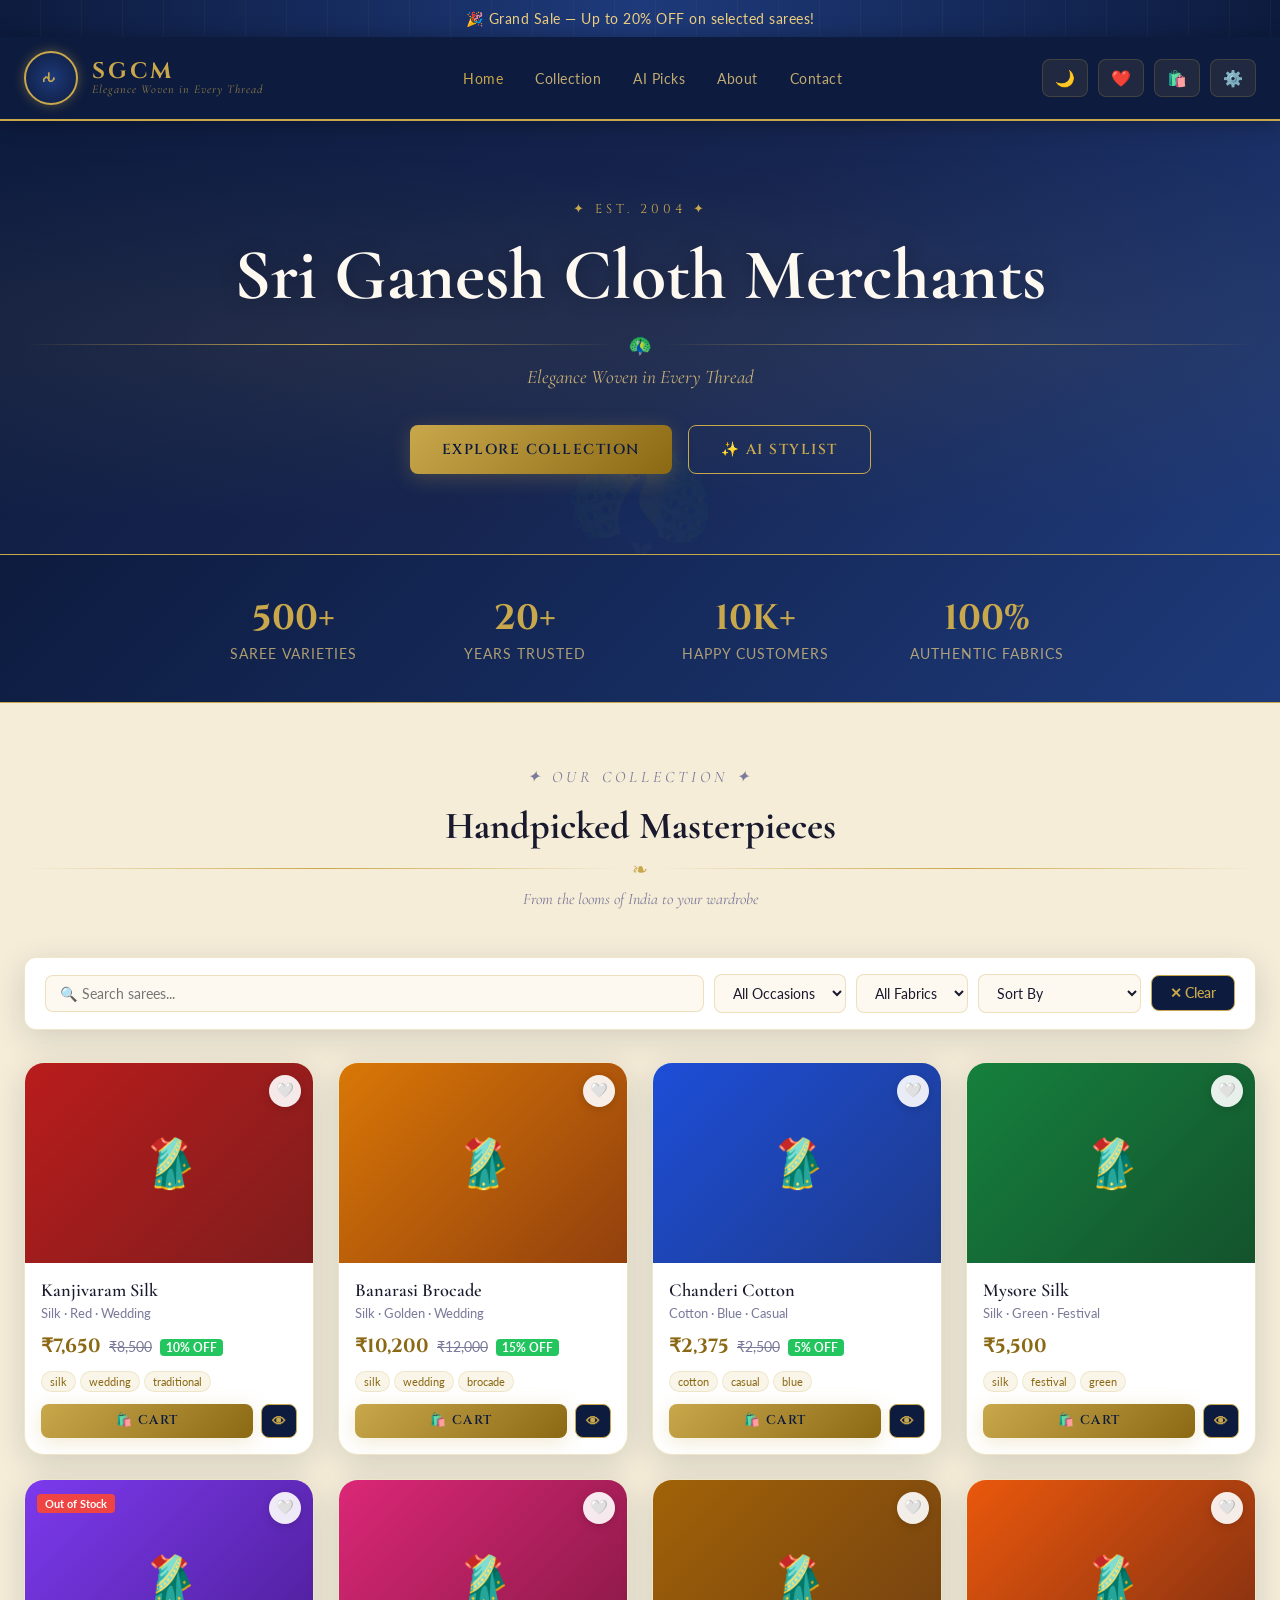
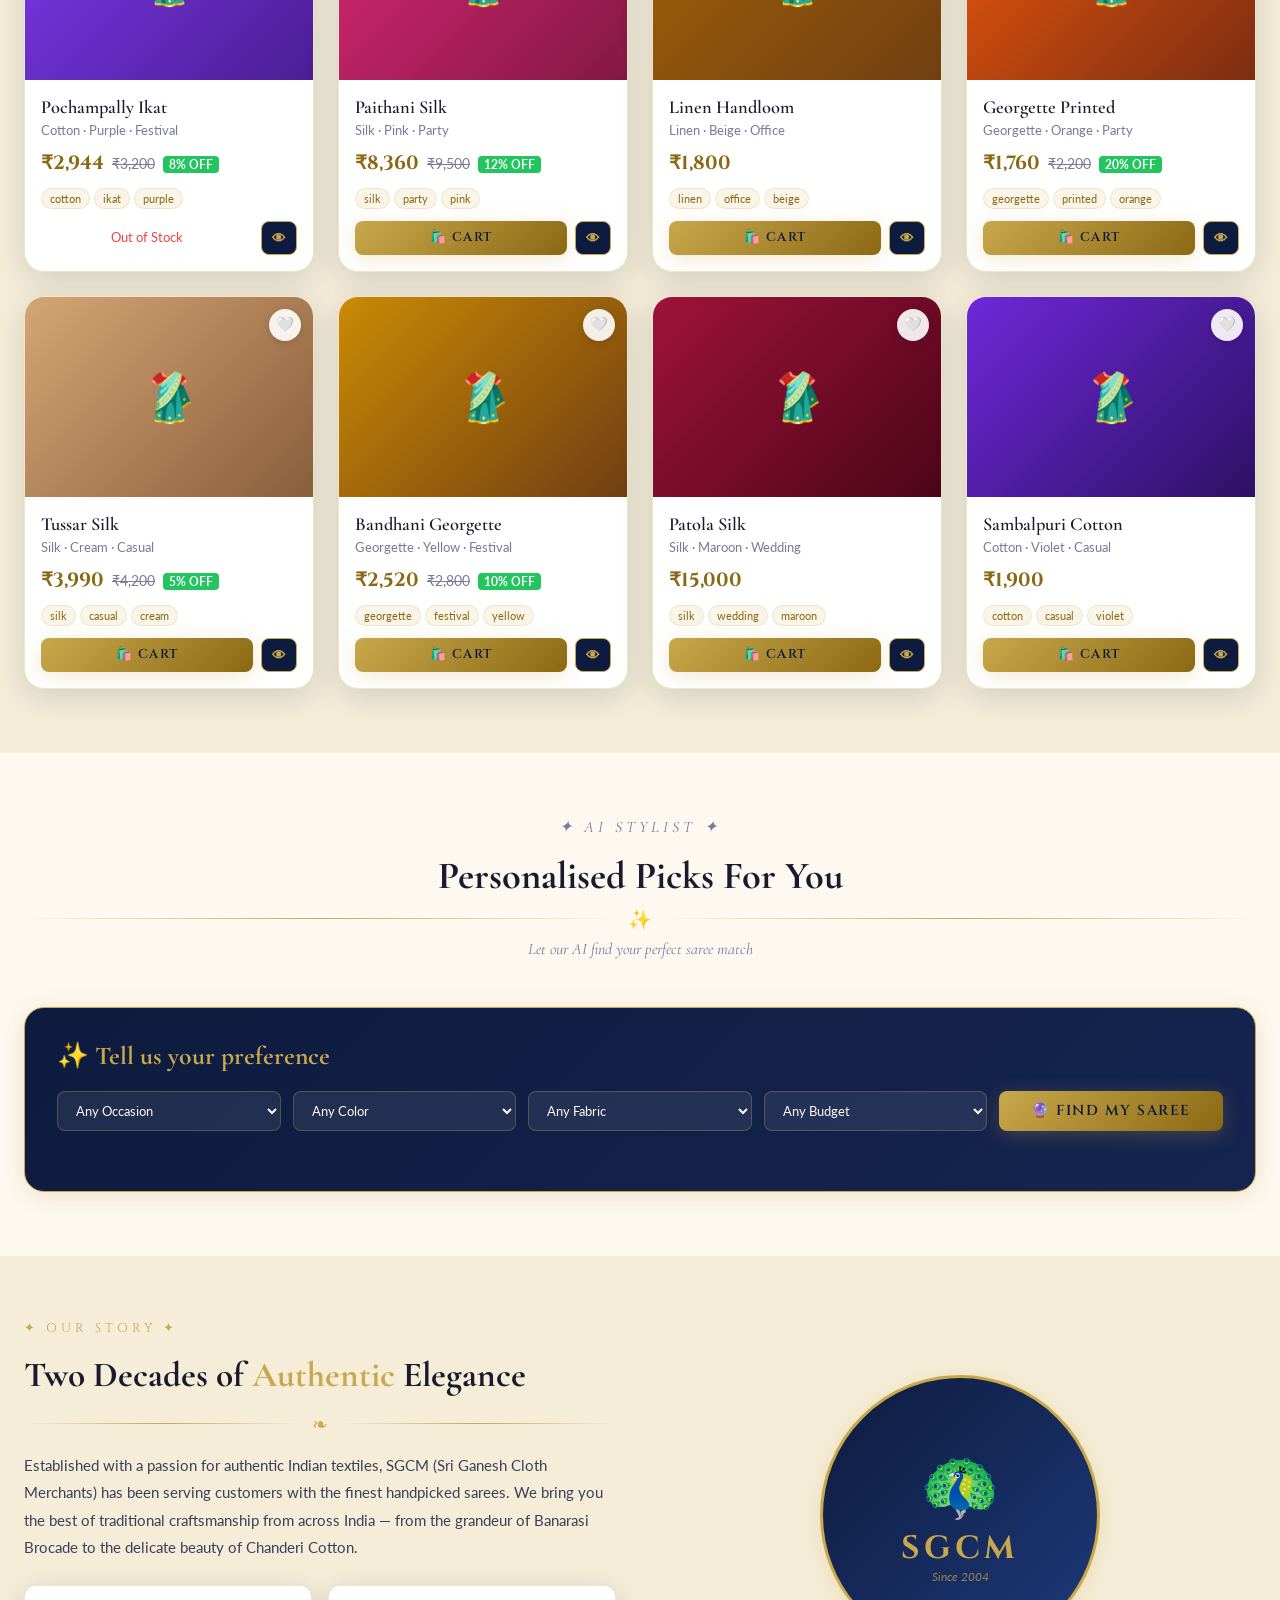
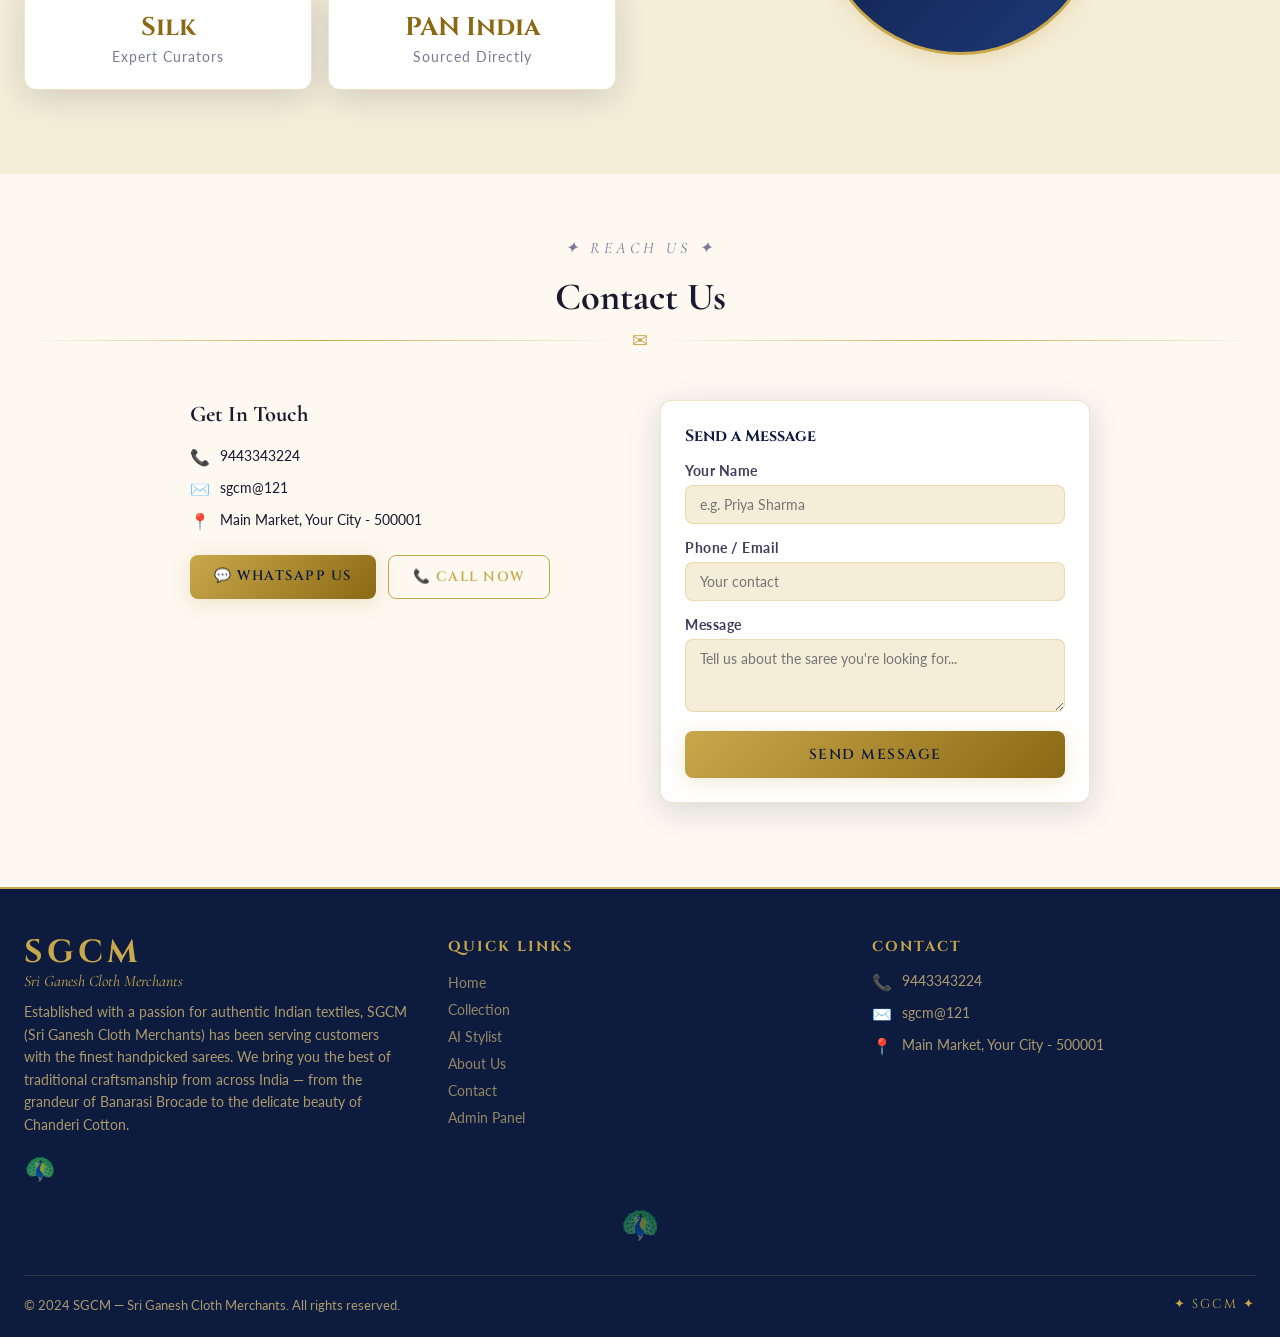
==== index.html @ 850655ae "Upload project files to fix 404" ====
<!DOCTYPE html>
<html lang="en" data-theme="light">
<head>
  <meta charset="UTF-8" />
  <meta name="viewport" content="width=device-width, initial-scale=1.0" />
  <title>SGCM — Sri Ganesh Cloth Merchants | Premium Sarees</title>
  <meta name="description" content="SGCM — Sri Ganesh Cloth Merchants. Discover premium Indian sarees — Kanjivaram, Banarasi, Paithani and more. Elegance woven in every thread." />
  <link rel="stylesheet" href="styles.css" />
</head>
<body>

<!-- BANNER -->
<div id="banner">
  <span id="banner-text">🎉 Grand Sale — Up to 20% OFF on selected sarees!</span>
</div>

<!-- HEADER -->
<header>
  <div class="nav-inner">
    <a class="logo-wrap" href="index.html" id="logo-link">
      <div class="logo-emblem" id="logo-emblem">
        <span class="logo-emblem-text">𑀲</span>
      </div>
      <div class="logo-text-wrap">
        <span class="logo-name" id="nav-shop-name">SGCM</span>
        <span class="logo-tagline" id="nav-tagline">Elegance Woven in Every Thread</span>
      </div>
    </a>
    <nav>
      <a href="index.html" class="active" id="nav-home">Home</a>
      <a href="#collection" id="nav-collection">Collection</a>
      <a href="#ai-section" id="nav-ai">AI Picks</a>
      <a href="#about" id="nav-about">About</a>
      <a href="#contact" id="nav-contact-link">Contact</a>
    </nav>
    <div class="nav-actions">
      <button class="icon-btn" id="theme-toggle" title="Toggle Theme">🌙</button>
      <button class="icon-btn" id="fav-btn" title="Favourites">❤️ <span class="badge hidden" id="fav-badge">0</span></button>
      <button class="icon-btn" id="cart-btn" title="Cart">🛍️ <span class="badge hidden" id="cart-badge">0</span></button>
      <a href="admin.html" class="icon-btn" id="admin-link" style="text-decoration:none">⚙️</a>
    </div>
  </div>
</header>

<!-- HERO -->
<section class="hero" id="hero">
  <div class="peacock-bg">🦚</div>
  <div style="position:relative;z-index:1">
    <p class="hero-eyebrow">✦ Est. 2004 ✦</p>
    <h1 id="hero-title">Sri Ganesh <span>Cloth Merchants</span></h1>
    <div class="ornament"><span>🦚</span></div>
    <p class="hero-sub" id="hero-tagline">Elegance Woven in Every Thread</p>
    <div class="hero-cta">
      <button class="btn-gold" onclick="document.getElementById('collection').scrollIntoView({behavior:'smooth'})">Explore Collection</button>
      <button class="btn-outline" onclick="document.getElementById('ai-section').scrollIntoView({behavior:'smooth'})">✨ AI Stylist</button>
    </div>
  </div>
</section>

<!-- STATS STRIP -->
<div class="stats-strip">
  <div class="stats-grid">
    <div class="stat-item"><span class="stat-number">500+</span><div class="stat-label">SAREE VARIETIES</div></div>
    <div class="stat-item"><span class="stat-number">20+</span><div class="stat-label">YEARS TRUSTED</div></div>
    <div class="stat-item"><span class="stat-number">10K+</span><div class="stat-label">HAPPY CUSTOMERS</div></div>
    <div class="stat-item"><span class="stat-number">100%</span><div class="stat-label">AUTHENTIC FABRICS</div></div>
  </div>
</div>

<!-- COLLECTION -->
<section id="collection" style="background:var(--cream2)">
  <div class="section-inner">
    <div class="section-heading fade-up">
      <p class="hero-eyebrow">✦ OUR COLLECTION ✦</p>
      <h2>Handpicked Masterpieces</h2>
      <div class="ornament"><span>❧</span></div>
      <p>From the looms of India to your wardrobe</p>
    </div>

    <!-- Filters -->
    <div class="filter-bar">
      <input type="text" id="search-input" placeholder="🔍 Search sarees..." />
      <select id="filter-occasion">
        <option value="">All Occasions</option>
        <option>Wedding</option><option>Festival</option>
        <option>Party</option><option>Casual</option><option>Office</option>
      </select>
      <select id="filter-fabric">
        <option value="">All Fabrics</option>
        <option>Silk</option><option>Cotton</option>
        <option>Georgette</option><option>Linen</option>
      </select>
      <select id="filter-sort">
        <option value="">Sort By</option>
        <option value="price-asc">Price: Low to High</option>
        <option value="price-desc">Price: High to Low</option>
        <option value="discount">Best Discount</option>
      </select>
      <button class="btn-sm" onclick="clearFilters()">✕ Clear</button>
    </div>

    <div class="product-grid" id="product-grid">
      <!-- Cards injected by JS -->
    </div>

    <div id="no-results" class="hidden" style="text-align:center;padding:40px;color:var(--text-light);font-family:'Cormorant Garamond',serif;font-size:1.2rem;">
      🦚 No sarees match your search. Try different filters.
    </div>
  </div>
</section>

<!-- AI STYLIST -->
<section id="ai-section">
  <div class="section-inner">
    <div class="section-heading fade-up">
      <p class="hero-eyebrow">✦ AI STYLIST ✦</p>
      <h2>Personalised Picks For You</h2>
      <div class="ornament"><span>✨</span></div>
      <p>Let our AI find your perfect saree match</p>
    </div>
    <div class="ai-panel">
      <h3>✨ Tell us your preference</h3>
      <div class="ai-form" id="ai-form">
        <select id="ai-occasion">
          <option value="">Any Occasion</option>
          <option>Wedding</option><option>Festival</option>
          <option>Party</option><option>Casual</option><option>Office</option>
        </select>
        <select id="ai-color">
          <option value="">Any Color</option>
          <option>Red</option><option>Golden</option><option>Blue</option>
          <option>Green</option><option>Pink</option><option>Purple</option>
          <option>Orange</option><option>Cream</option><option>Yellow</option><option>Maroon</option>
        </select>
        <select id="ai-fabric">
          <option value="">Any Fabric</option>
          <option>Silk</option><option>Cotton</option><option>Georgette</option><option>Linen</option>
        </select>
        <select id="ai-budget">
          <option value="">Any Budget</option>
          <option value="0-2000">Under ₹2,000</option>
          <option value="2000-5000">₹2,000 – ₹5,000</option>
          <option value="5000-10000">₹5,000 – ₹10,000</option>
          <option value="10000-99999">Above ₹10,000</option>
        </select>
        <button class="btn-gold" onclick="runAI()" style="padding:10px 24px">🔮 Find My Saree</button>
      </div>
      <div id="ai-results" class="product-grid" style="margin-top:28px;"></div>
    </div>
  </div>
</section>

<!-- ABOUT -->
<section id="about" style="background:var(--cream2)">
  <div class="section-inner" style="display:grid;grid-template-columns:1fr 1fr;gap:48px;align-items:center">
    <div class="fade-up">
      <p class="hero-eyebrow">✦ OUR STORY ✦</p>
      <h2 style="font-family:'Cormorant Garamond',serif;font-size:2.2rem;color:var(--text-dark);margin-bottom:16px;">
        Two Decades of <span class="text-gold">Authentic</span> Elegance
      </h2>
      <div class="ornament"><span>❧</span></div>
      <p style="color:var(--text-mid);line-height:1.8;margin:16px 0;font-size:0.95rem;" id="about-text">
        Established with a passion for authentic Indian textiles, SGCM has been serving customers with the finest handpicked sarees. We bring you the best of traditional craftsmanship from across India.
      </p>
      <div style="display:grid;grid-template-columns:1fr 1fr;gap:16px;margin-top:24px">
        <div class="admin-card" style="text-align:center">
          <div class="stat-number" style="font-size:1.6rem;color:var(--gold-dark)">Silk</div>
          <div class="stat-label" style="color:var(--text-light)">Expert Curators</div>
        </div>
        <div class="admin-card" style="text-align:center">
          <div class="stat-number" style="font-size:1.6rem;color:var(--gold-dark)">PAN India</div>
          <div class="stat-label" style="color:var(--text-light)">Sourced Directly</div>
        </div>
      </div>
    </div>
    <div class="fade-up" style="text-align:center">
      <div style="width:280px;height:280px;margin:0 auto;border-radius:50%;border:3px solid var(--gold);display:flex;align-items:center;justify-content:center;background:linear-gradient(135deg,var(--navy),var(--navy-light));box-shadow:var(--shadow-gold)">
        <div style="text-align:center">
          <div style="font-size:4rem">🦚</div>
          <div class="logo-name" style="font-size:2rem;letter-spacing:4px;margin-top:8px">SGCM</div>
          <div style="font-size:0.75rem;color:rgba(201,168,76,0.7);font-style:italic;margin-top:4px">Since 2004</div>
        </div>
      </div>
    </div>
  </div>
</section>

<!-- CONTACT -->
<section id="contact">
  <div class="section-inner">
    <div class="section-heading">
      <p class="hero-eyebrow">✦ REACH US ✦</p>
      <h2>Contact Us</h2>
      <div class="ornament"><span>✉</span></div>
    </div>
    <div style="display:grid;grid-template-columns:1fr 1fr;gap:40px;max-width:900px;margin:0 auto">
      <div>
        <h3 style="font-family:'Cormorant Garamond',serif;font-size:1.4rem;color:var(--text-dark);margin-bottom:20px">Get In Touch</h3>
        <div class="footer-contact-item"><span>📞</span><span id="contact-phone">9443343224</span></div>
        <div class="footer-contact-item"><span>✉️</span><span id="contact-email">sgcm@121</span></div>
        <div class="footer-contact-item"><span>📍</span><span id="contact-address">Main Market, Your City - 500001</span></div>
        <div style="margin-top:24px;display:flex;gap:12px;flex-wrap:wrap">
          <a id="whatsapp-link" href="https://wa.me/919443343224" target="_blank" class="btn-gold" style="text-decoration:none;padding:12px 24px;font-size:0.85rem">💬 WhatsApp Us</a>
          <a id="call-link" href="tel:9443343224" class="btn-outline" style="text-decoration:none;padding:12px 24px;font-size:0.85rem">📞 Call Now</a>
        </div>
      </div>
      <div class="admin-card">
        <h4 style="font-family:'Cinzel',serif;color:var(--navy);margin-bottom:16px">Send a Message</h4>
        <div class="form-group"><label>Your Name</label><input type="text" placeholder="e.g. Priya Sharma" /></div>
        <div class="form-group"><label>Phone / Email</label><input type="text" placeholder="Your contact" /></div>
        <div class="form-group"><label>Message</label><textarea rows="3" placeholder="Tell us about the saree you're looking for..."></textarea></div>
        <button class="btn-gold" style="width:100%" onclick="showToast('✅ Message noted! We will contact you soon.')">Send Message</button>
      </div>
    </div>
  </div>
</section>

<!-- FOOTER -->
<footer>
  <div class="footer-inner">
    <div class="footer-brand">
      <div class="logo-name" style="font-size:2rem;letter-spacing:4px">SGCM</div>
      <div style="font-family:'Cormorant Garamond',serif;font-style:italic;color:var(--gold);margin-top:2px">Sri Ganesh Cloth Merchants</div>
      <p id="footer-about">Bringing the finest handpicked sarees from across India. Tradition, elegance and authenticity — since 2004.</p>
      <div style="margin-top:16px;font-size:1.6rem">🦚</div>
    </div>
    <div class="footer-col">
      <h4>QUICK LINKS</h4>
      <ul>
        <li><a href="index.html">Home</a></li>
        <li><a href="#collection">Collection</a></li>
        <li><a href="#ai-section">AI Stylist</a></li>
        <li><a href="#about">About Us</a></li>
        <li><a href="#contact">Contact</a></li>
        <li><a href="admin.html">Admin Panel</a></li>
      </ul>
    </div>
    <div class="footer-col">
      <h4>CONTACT</h4>
      <div class="footer-contact-item"><span>📞</span><span id="footer-phone">9443343224</span></div>
      <div class="footer-contact-item"><span>✉️</span><span id="footer-email">sgcm@121</span></div>
      <div class="footer-contact-item"><span>📍</span><span id="footer-addr">Main Market, Your City</span></div>
    </div>
  </div>
  <div class="peacock-footer">🦚</div>
  <div class="footer-bottom">
    <span>© 2024 SGCM — Sri Ganesh Cloth Merchants. All rights reserved.</span>
    <span style="color:var(--gold);font-family:'Cinzel',serif;letter-spacing:2px">✦ SGCM ✦</span>
  </div>
</footer>

<!-- CART MODAL -->
<div class="modal-overlay" id="cart-modal">
  <div class="modal" style="max-width:560px">
    <button class="modal-close" onclick="closeModal('cart-modal')">✕</button>
    <h3>🛍️ Your Cart</h3>
    <div id="cart-items"></div>
    <div class="cart-total" id="cart-total"></div>
    <div style="display:flex;gap:12px;margin-top:12px">
      <button class="btn-sm" style="flex:1" onclick="clearCartUI()">🗑️ Clear</button>
      <button class="btn-gold" style="flex:2" onclick="showToast('✅ Order placed! We will contact you shortly.')">Place Order via WhatsApp</button>
    </div>
  </div>
</div>

<!-- FAVOURITES MODAL -->
<div class="modal-overlay" id="fav-modal">
  <div class="modal" style="max-width:560px">
    <button class="modal-close" onclick="closeModal('fav-modal')">✕</button>
    <h3>❤️ Favourites</h3>
    <div id="fav-items" class="product-grid" style="margin-top:16px;grid-template-columns:1fr 1fr;"></div>
  </div>
</div>

<!-- PRODUCT DETAIL MODAL -->
<div class="modal-overlay" id="detail-modal">
  <div class="modal" style="max-width:580px">
    <button class="modal-close" onclick="closeModal('detail-modal')">✕</button>
    <div id="detail-content"></div>
  </div>
</div>

<!-- TOAST CONTAINER -->
<div id="toast-container"></div>

<script src="data.js"></script>
<script src="ai.js"></script>
<script src="app.js"></script>
</body>
</html>
---- styles.css ----
/* SGCM — Sri Ganesh Cloth Merchants | Gold & Navy Heritage Theme */
@import url('https://fonts.googleapis.com/css2?family=Cormorant+Garamond:ital,wght@0,400;0,600;0,700;1,400&family=Cinzel:wght@400;600;700&family=Lato:wght@300;400;700&display=swap');

:root {
  --gold: #C9A84C;
  --gold-light: #F0D080;
  --gold-dark: #8B6914;
  --navy: #0D1B3E;
  --navy-mid: #162550;
  --navy-light: #1E3A7A;
  --cream: #FDF8F0;
  --cream2: #F5EDD8;
  --white: #FFFFFF;
  --text-dark: #1A1A2E;
  --text-mid: #3D3D5C;
  --text-light: #7A7A9A;
  --border: rgba(201,168,76,0.3);
  --shadow: 0 8px 32px rgba(13,27,62,0.15);
  --shadow-gold: 0 4px 20px rgba(201,168,76,0.25);
  --radius: 12px;
  --radius-lg: 20px;
  --transition: all 0.3s cubic-bezier(0.4,0,0.2,1);
}

[data-theme="dark"] {
  --cream: #0D1B3E;
  --cream2: #162550;
  --white: #1E3A7A;
  --text-dark: #F0D080;
  --text-mid: #C9A84C;
  --text-light: #8B9DC3;
  --border: rgba(201,168,76,0.2);
  --shadow: 0 8px 32px rgba(0,0,0,0.4);
}

*, *::before, *::after { box-sizing: border-box; margin: 0; padding: 0; }

html { scroll-behavior: smooth; }

body {
  font-family: 'Lato', sans-serif;
  background: var(--cream);
  color: var(--text-dark);
  transition: var(--transition);
  min-height: 100vh;
}

/* ─── SCROLLBAR ─── */
::-webkit-scrollbar { width: 6px; }
::-webkit-scrollbar-track { background: var(--cream2); }
::-webkit-scrollbar-thumb { background: var(--gold); border-radius: 3px; }

/* ─── ORNAMENTAL DIVIDER ─── */
.ornament {
  display: flex; align-items: center; gap: 12px;
  color: var(--gold); font-size: 1.2rem; margin: 8px 0;
}
.ornament::before, .ornament::after {
  content: ''; flex: 1; height: 1px;
  background: linear-gradient(to right, transparent, var(--gold), transparent);
}

/* ─── BANNER ─── */
#banner {
  background: linear-gradient(90deg, var(--navy), var(--navy-light), var(--navy));
  color: var(--gold-light);
  text-align: center; padding: 10px 16px;
  font-family: 'Lato', sans-serif; font-size: 0.88rem;
  letter-spacing: 0.5px; position: relative; overflow: hidden;
}
#banner::before {
  content: ''; position: absolute; inset: 0;
  background: repeating-linear-gradient(90deg,transparent,transparent 40px,rgba(201,168,76,0.05) 40px,rgba(201,168,76,0.05) 41px);
}

/* ─── HEADER / NAV ─── */
header {
  background: var(--navy);
  border-bottom: 2px solid var(--gold);
  position: sticky; top: 0; z-index: 100;
  box-shadow: 0 2px 20px rgba(0,0,0,0.3);
}

.nav-inner {
  max-width: 1280px; margin: 0 auto;
  display: flex; align-items: center; justify-content: space-between;
  padding: 14px 24px; gap: 16px;
}

.logo-wrap { display: flex; align-items: center; gap: 14px; text-decoration: none; }
.logo-emblem {
  width: 54px; height: 54px; border-radius: 50%;
  border: 2px solid var(--gold);
  display: flex; align-items: center; justify-content: center;
  background: radial-gradient(circle, var(--navy-light), var(--navy));
  box-shadow: 0 0 12px rgba(201,168,76,0.4);
  overflow: hidden;
}
.logo-emblem img { width: 100%; height: 100%; object-fit: cover; }
.logo-emblem-text {
  font-family: 'Cinzel', serif; font-size: 1rem; font-weight: 700;
  color: var(--gold); letter-spacing: 2px;
}
.logo-text-wrap { display: flex; flex-direction: column; }
.logo-name {
  font-family: 'Cinzel', serif; font-size: 1.4rem; font-weight: 700;
  color: var(--gold); letter-spacing: 3px; line-height: 1;
}
.logo-tagline {
  font-family: 'Cormorant Garamond', serif; font-size: 0.75rem;
  color: rgba(201,168,76,0.7); font-style: italic; letter-spacing: 1px;
}

nav { display: flex; align-items: center; gap: 4px; }
nav a {
  color: rgba(240,208,128,0.8); text-decoration: none; font-size: 0.9rem;
  padding: 8px 14px; border-radius: 6px; transition: var(--transition);
  font-family: 'Lato', sans-serif; letter-spacing: 0.5px; position: relative;
}
nav a::after {
  content: ''; position: absolute; bottom: 4px; left: 50%; transform: translateX(-50%);
  width: 0; height: 1px; background: var(--gold); transition: var(--transition);
}
nav a:hover { color: var(--gold); }
nav a:hover::after { width: 60%; }
nav a.active { color: var(--gold); }

.nav-actions { display: flex; align-items: center; gap: 10px; }
.icon-btn {
  background: rgba(201,168,76,0.1); border: 1px solid rgba(201,168,76,0.2);
  color: var(--gold); padding: 8px 12px; border-radius: 8px;
  cursor: pointer; font-size: 1rem; transition: var(--transition);
  display: flex; align-items: center; gap: 6px; position: relative;
  font-family: 'Lato', sans-serif;
}
.icon-btn:hover { background: rgba(201,168,76,0.2); transform: translateY(-1px); }
.badge {
  position: absolute; top: -6px; right: -6px;
  background: var(--gold); color: var(--navy);
  font-size: 0.65rem; font-weight: 700; border-radius: 50%;
  min-width: 18px; height: 18px; display: flex; align-items: center; justify-content: center;
}

/* ─── HERO ─── */
.hero {
  background: linear-gradient(135deg, var(--navy) 0%, var(--navy-mid) 50%, var(--navy-light) 100%);
  padding: 80px 24px; text-align: center; position: relative; overflow: hidden;
}
.hero::before {
  content: ''; position: absolute; inset: 0;
  background-image:
    radial-gradient(ellipse at 20% 50%, rgba(201,168,76,0.08) 0%, transparent 60%),
    radial-gradient(ellipse at 80% 50%, rgba(201,168,76,0.06) 0%, transparent 60%);
}
.peacock-bg {
  position: absolute; bottom: -20px; left: 50%; transform: translateX(-50%);
  font-size: 8rem; opacity: 0.04; pointer-events: none;
}
.hero-eyebrow {
  font-family: 'Cinzel', serif; font-size: 0.8rem; letter-spacing: 4px;
  color: var(--gold); text-transform: uppercase; margin-bottom: 16px;
}
.hero h1 {
  font-family: 'Cormorant Garamond', serif; font-size: clamp(2.5rem, 6vw, 4.5rem);
  color: var(--cream); font-weight: 700; line-height: 1.15;
  text-shadow: 0 2px 20px rgba(0,0,0,0.3); margin-bottom: 16px;
}
.hero h1 span { color: var(--gold); }
.hero-sub {
  font-family: 'Cormorant Garamond', serif; font-size: 1.2rem; font-style: italic;
  color: rgba(240,208,128,0.8); margin-bottom: 36px;
}
.hero-cta { display: flex; justify-content: center; gap: 16px; flex-wrap: wrap; }
.btn-gold {
  background: linear-gradient(135deg, var(--gold), var(--gold-dark));
  color: var(--navy); font-family: 'Cinzel', serif; font-weight: 600;
  padding: 14px 32px; border-radius: 8px; border: none; cursor: pointer;
  font-size: 0.9rem; letter-spacing: 1.5px; text-transform: uppercase;
  transition: var(--transition); box-shadow: var(--shadow-gold);
}
.btn-gold:hover { transform: translateY(-2px); box-shadow: 0 8px 30px rgba(201,168,76,0.4); }
.btn-outline {
  background: transparent; color: var(--gold);
  border: 1.5px solid var(--gold); font-family: 'Cinzel', serif; font-weight: 600;
  padding: 14px 32px; border-radius: 8px; cursor: pointer;
  font-size: 0.9rem; letter-spacing: 1.5px; text-transform: uppercase;
  transition: var(--transition);
}
.btn-outline:hover { background: rgba(201,168,76,0.1); transform: translateY(-2px); }

/* ─── SECTIONS ─── */
section { padding: 64px 24px; }
.section-inner { max-width: 1280px; margin: 0 auto; }
.section-heading {
  text-align: center; margin-bottom: 48px;
}
.section-heading h2 {
  font-family: 'Cormorant Garamond', serif; font-size: 2.4rem; font-weight: 700;
  color: var(--text-dark); margin-bottom: 8px;
}
.section-heading p {
  font-size: 1rem; color: var(--text-light); font-style: italic;
  font-family: 'Cormorant Garamond', serif;
}

/* ─── FILTER BAR ─── */
.filter-bar {
  display: flex; flex-wrap: wrap; gap: 10px; align-items: center;
  background: var(--white); border: 1px solid var(--border);
  padding: 16px 20px; border-radius: var(--radius); margin-bottom: 32px;
  box-shadow: var(--shadow);
}
.filter-bar select, .filter-bar input {
  border: 1px solid var(--border); background: var(--cream);
  color: var(--text-dark); padding: 9px 14px; border-radius: 8px;
  font-family: 'Lato', sans-serif; font-size: 0.88rem; outline: none;
  transition: var(--transition);
}
.filter-bar select:focus, .filter-bar input:focus { border-color: var(--gold); }
.filter-bar input { flex: 1; min-width: 200px; }
.btn-sm {
  padding: 9px 18px; font-size: 0.85rem; font-family: 'Lato', sans-serif;
  background: var(--navy); color: var(--gold); border: 1px solid var(--gold);
  border-radius: 8px; cursor: pointer; transition: var(--transition); font-weight: 600;
}
.btn-sm:hover { background: var(--gold); color: var(--navy); }

/* ─── PRODUCT GRID ─── */
.product-grid {
  display: grid;
  grid-template-columns: repeat(auto-fill, minmax(260px, 1fr));
  gap: 24px;
}
.product-card {
  background: var(--white); border: 1px solid var(--border);
  border-radius: var(--radius-lg); overflow: hidden; transition: var(--transition);
  box-shadow: var(--shadow); position: relative;
}
.product-card:hover { transform: translateY(-6px); box-shadow: 0 16px 40px rgba(13,27,62,0.2); }
.product-card:hover .card-overlay { opacity: 1; }

.card-img {
  width: 100%; height: 200px;
  display: flex; align-items: center; justify-content: center;
  font-size: 3rem; position: relative; overflow: hidden;
}
.card-img img { width: 100%; height: 100%; object-fit: cover; }
.card-overlay {
  position: absolute; inset: 0; background: rgba(13,27,62,0.7);
  display: flex; align-items: center; justify-content: center; gap: 10px;
  opacity: 0; transition: var(--transition);
}
.card-body { padding: 16px; }
.card-name {
  font-family: 'Cormorant Garamond', serif; font-size: 1.15rem; font-weight: 600;
  color: var(--text-dark); margin-bottom: 4px;
}
.card-meta { font-size: 0.8rem; color: var(--text-light); margin-bottom: 12px; }
.card-price { display: flex; align-items: baseline; gap: 8px; margin-bottom: 12px; }
.price-now {
  font-family: 'Cinzel', serif; font-size: 1.2rem; font-weight: 700; color: var(--gold-dark);
}
.price-old { font-size: 0.85rem; color: var(--text-light); text-decoration: line-through; }
.price-badge {
  font-size: 0.72rem; background: #22c55e; color: white;
  padding: 2px 6px; border-radius: 4px; font-weight: 700;
}
.card-tags { display: flex; flex-wrap: wrap; gap: 4px; margin-bottom: 12px; }
.tag {
  font-size: 0.7rem; padding: 3px 8px; border-radius: 20px;
  background: rgba(201,168,76,0.12); color: var(--gold-dark);
  border: 1px solid rgba(201,168,76,0.2);
}
.out-of-stock { position: absolute; top: 12px; left: 12px; }
.oos-badge {
  background: #ef4444; color: white; font-size: 0.7rem;
  padding: 3px 8px; border-radius: 4px; font-weight: 700;
}
.fav-btn {
  position: absolute; top: 12px; right: 12px;
  background: rgba(255,255,255,0.9); border: none; border-radius: 50%;
  width: 32px; height: 32px; cursor: pointer; font-size: 0.9rem;
  display: flex; align-items: center; justify-content: center;
  transition: var(--transition); box-shadow: 0 2px 8px rgba(0,0,0,0.15);
}
.fav-btn:hover { transform: scale(1.15); }
.fav-btn.active { color: #ef4444; }

/* ─── STATS ─── */
.stats-strip {
  background: linear-gradient(135deg, var(--navy), var(--navy-light));
  padding: 40px 24px; border-top: 1px solid var(--gold); border-bottom: 1px solid var(--gold);
}
.stats-grid { display: grid; grid-template-columns: repeat(auto-fit, minmax(160px,1fr)); gap: 24px; max-width: 900px; margin: 0 auto; }
.stat-item { text-align: center; }
.stat-number {
  font-family: 'Cinzel', serif; font-size: 2.2rem; font-weight: 700;
  color: var(--gold); display: block;
}
.stat-label { font-size: 0.85rem; color: rgba(240,208,128,0.7); letter-spacing: 1px; margin-top: 4px; }

/* ─── AI PANEL ─── */
.ai-panel {
  background: linear-gradient(135deg, var(--navy) 0%, var(--navy-mid) 100%);
  border: 1px solid var(--gold); border-radius: var(--radius-lg); padding: 32px;
  box-shadow: var(--shadow-gold); color: var(--cream);
}
.ai-panel h3 {
  font-family: 'Cormorant Garamond', serif; font-size: 1.6rem;
  color: var(--gold); margin-bottom: 20px;
}
.ai-form { display: grid; grid-template-columns: repeat(auto-fit, minmax(160px,1fr)); gap: 12px; }
.ai-form select {
  background: rgba(255,255,255,0.08); border: 1px solid rgba(201,168,76,0.3);
  color: var(--cream); padding: 10px 14px; border-radius: 8px;
  font-family: 'Lato', sans-serif; outline: none;
}
.ai-form select option { background: var(--navy); }

/* ─── MODAL ─── */
.modal-overlay {
  position: fixed; inset: 0; background: rgba(0,0,0,0.7);
  z-index: 200; display: none; align-items: center; justify-content: center;
  backdrop-filter: blur(4px);
}
.modal-overlay.open { display: flex; }
.modal {
  background: var(--cream); border: 1px solid var(--border);
  border-radius: var(--radius-lg); padding: 32px; max-width: 520px; width: 90%;
  box-shadow: 0 20px 60px rgba(0,0,0,0.3); position: relative;
  animation: modalIn 0.3s ease;
}
@keyframes modalIn { from { opacity:0; transform: scale(0.9) translateY(20px); } }
.modal-close {
  position: absolute; top: 16px; right: 16px;
  background: none; border: none; font-size: 1.4rem; cursor: pointer;
  color: var(--text-light); transition: var(--transition);
}
.modal-close:hover { color: var(--gold); }
.modal h3 {
  font-family: 'Cormorant Garamond', serif; font-size: 1.6rem;
  color: var(--navy); margin-bottom: 20px;
}

/* ─── FORMS ─── */
.form-group { margin-bottom: 16px; }
.form-group label {
  display: block; font-size: 0.85rem; font-weight: 700;
  color: var(--text-mid); margin-bottom: 6px; letter-spacing: 0.5px;
}
.form-group input, .form-group select, .form-group textarea {
  width: 100%; padding: 10px 14px; border: 1px solid var(--border);
  border-radius: 8px; background: var(--cream2); color: var(--text-dark);
  font-family: 'Lato', sans-serif; font-size: 0.9rem; outline: none;
  transition: var(--transition);
}
.form-group input:focus, .form-group select:focus, .form-group textarea:focus {
  border-color: var(--gold); box-shadow: 0 0 0 3px rgba(201,168,76,0.1);
}
.form-row { display: grid; grid-template-columns: 1fr 1fr; gap: 12px; }

/* ─── CART / FAVORITES ─── */
.cart-item {
  display: flex; align-items: center; gap: 14px; padding: 14px 0;
  border-bottom: 1px solid var(--border);
}
.cart-item-img {
  width: 56px; height: 56px; border-radius: 8px;
  display: flex; align-items: center; justify-content: center;
  font-size: 1.6rem; flex-shrink: 0;
}
.cart-item-name { font-weight: 600; font-size: 0.95rem; color: var(--text-dark); }
.cart-item-price { font-size: 0.85rem; color: var(--gold-dark); font-weight: 700; }
.qty-control { display: flex; align-items: center; gap: 8px; }
.qty-btn {
  width: 28px; height: 28px; border-radius: 50%; border: 1px solid var(--border);
  background: var(--cream2); cursor: pointer; font-size: 1rem; font-weight: 700;
  display: flex; align-items: center; justify-content: center; transition: var(--transition);
}
.qty-btn:hover { background: var(--gold); color: var(--navy); }
.cart-total {
  font-family: 'Cinzel', serif; font-size: 1.3rem; color: var(--navy);
  text-align: right; padding: 16px 0; border-top: 2px solid var(--gold); margin-top: 8px;
}

/* ─── FOOTER ─── */
footer {
  background: var(--navy);
  border-top: 2px solid var(--gold);
  color: rgba(240,208,128,0.7); padding: 48px 24px 24px;
}
.footer-inner {
  max-width: 1280px; margin: 0 auto;
  display: grid; grid-template-columns: repeat(auto-fit, minmax(220px,1fr)); gap: 40px;
}
.footer-brand .logo-name { font-size: 1.8rem; }
.footer-brand p { font-size: 0.88rem; margin-top: 10px; line-height: 1.6; }
.footer-col h4 {
  font-family: 'Cinzel', serif; color: var(--gold); font-size: 0.9rem;
  letter-spacing: 2px; margin-bottom: 16px;
}
.footer-col ul { list-style: none; }
.footer-col ul li { margin-bottom: 8px; }
.footer-col ul li a {
  color: rgba(240,208,128,0.6); text-decoration: none; font-size: 0.88rem;
  transition: var(--transition);
}
.footer-col ul li a:hover { color: var(--gold); }
.footer-contact-item { display: flex; align-items: flex-start; gap: 10px; margin-bottom: 12px; font-size: 0.88rem; }
.footer-contact-item span:first-child { color: var(--gold); font-size: 1rem; }
.footer-bottom {
  max-width: 1280px; margin: 32px auto 0; padding-top: 20px;
  border-top: 1px solid rgba(201,168,76,0.2);
  display: flex; justify-content: space-between; align-items: center;
  flex-wrap: wrap; gap: 10px; font-size: 0.8rem;
}
.peacock-footer { text-align: center; color: var(--gold); opacity: 0.5; font-size: 2rem; margin: 20px 0 0; }

/* ─── ADMIN ─── */
.admin-wrap { max-width: 1100px; margin: 0 auto; padding: 40px 24px; }
.admin-header {
  display: flex; align-items: center; justify-content: space-between;
  margin-bottom: 32px; flex-wrap: wrap; gap: 12px;
}
.admin-header h2 {
  font-family: 'Cormorant Garamond', serif; font-size: 2rem; color: var(--navy);
}
.admin-tabs { display: flex; gap: 4px; background: var(--cream2); padding: 4px; border-radius: 10px; margin-bottom: 32px; }
.admin-tab {
  padding: 10px 22px; border-radius: 8px; border: none; cursor: pointer;
  font-family: 'Lato', sans-serif; font-size: 0.88rem; font-weight: 700;
  background: transparent; color: var(--text-light); transition: var(--transition);
}
.admin-tab.active { background: var(--navy); color: var(--gold); }
.admin-table { width: 100%; border-collapse: collapse; }
.admin-table th {
  background: var(--navy); color: var(--gold);
  font-family: 'Cinzel', serif; font-size: 0.78rem; letter-spacing: 1px;
  padding: 12px 14px; text-align: left;
}
.admin-table td { padding: 12px 14px; border-bottom: 1px solid var(--border); font-size: 0.88rem; }
.admin-table tr:hover td { background: rgba(201,168,76,0.04); }
.admin-card {
  background: var(--white); border: 1px solid var(--border);
  border-radius: var(--radius); padding: 24px; margin-bottom: 20px;
  box-shadow: var(--shadow);
}

/* ─── TOAST ─── */
#toast-container { position: fixed; bottom: 24px; right: 24px; z-index: 500; display: flex; flex-direction: column; gap: 8px; }
.toast {
  background: var(--navy); color: var(--gold); border: 1px solid var(--gold);
  padding: 12px 20px; border-radius: 8px; font-size: 0.88rem;
  box-shadow: var(--shadow); animation: toastIn 0.3s ease; min-width: 220px;
}
@keyframes toastIn { from { opacity:0; transform: translateX(20px); } }

/* ─── UTILITY ─── */
.text-gold { color: var(--gold); }
.text-navy { color: var(--navy); }
.font-cinzel { font-family: 'Cinzel', serif; }
.font-cormorant { font-family: 'Cormorant Garamond', serif; }
.hidden { display: none !important; }
.mt-4 { margin-top: 16px; }
.mb-4 { margin-bottom: 16px; }
.flex { display: flex; }
.gap-2 { gap: 8px; }
.items-center { align-items: center; }
.justify-between { justify-content: space-between; }

/* ─── RESPONSIVE ─── */
@media (max-width: 768px) {
  .nav-inner { padding: 10px 16px; }
  .logo-tagline { display: none; }
  nav { display: none; }
  .hero { padding: 48px 16px; }
  section { padding: 40px 16px; }
  .form-row { grid-template-columns: 1fr; }
  .footer-bottom { flex-direction: column; text-align: center; }
}

/* ─── ANIMATIONS ─── */
@keyframes fadeUp { from { opacity:0; transform: translateY(24px); } to { opacity:1; transform: translateY(0); } }
.fade-up { animation: fadeUp 0.5s ease both; }
@keyframes shimmer { 0%,100% { opacity:0.5; } 50% { opacity:1; } }
.shimmer { animation: shimmer 2s ease-in-out infinite; }
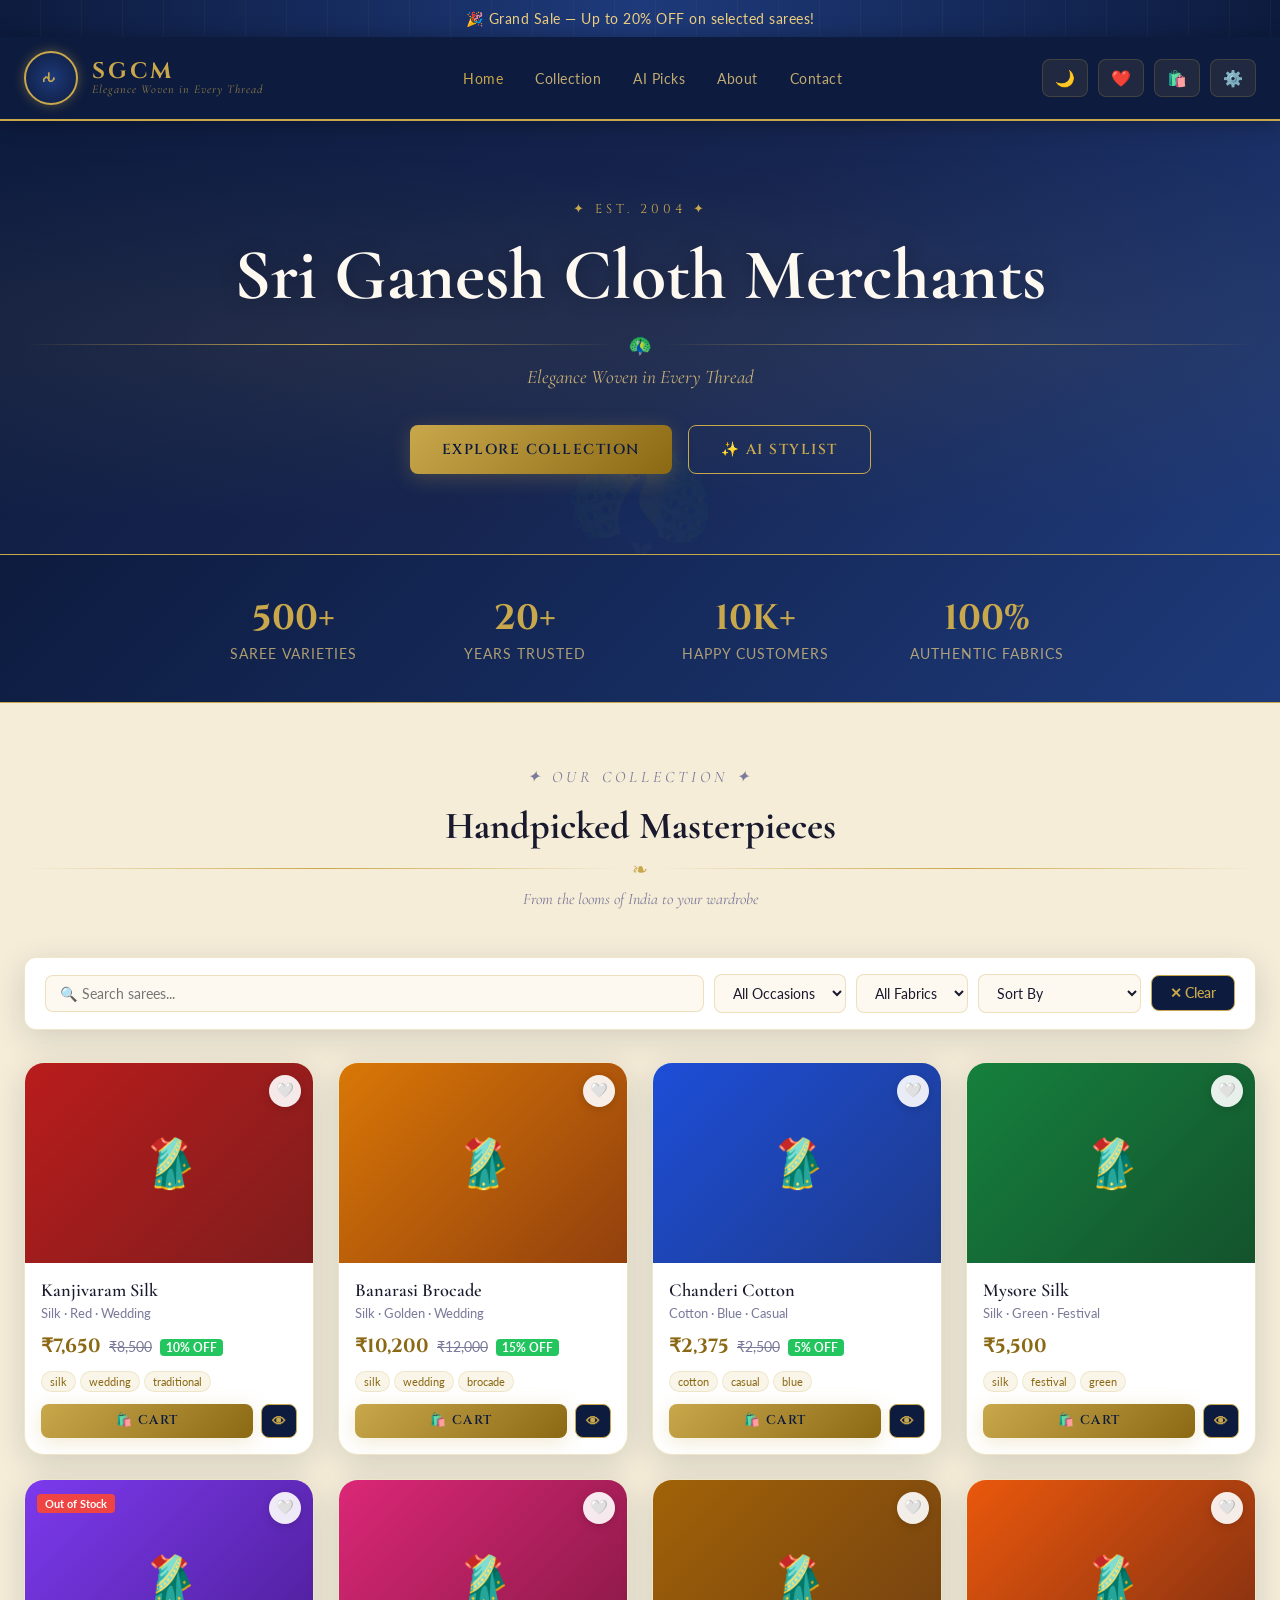
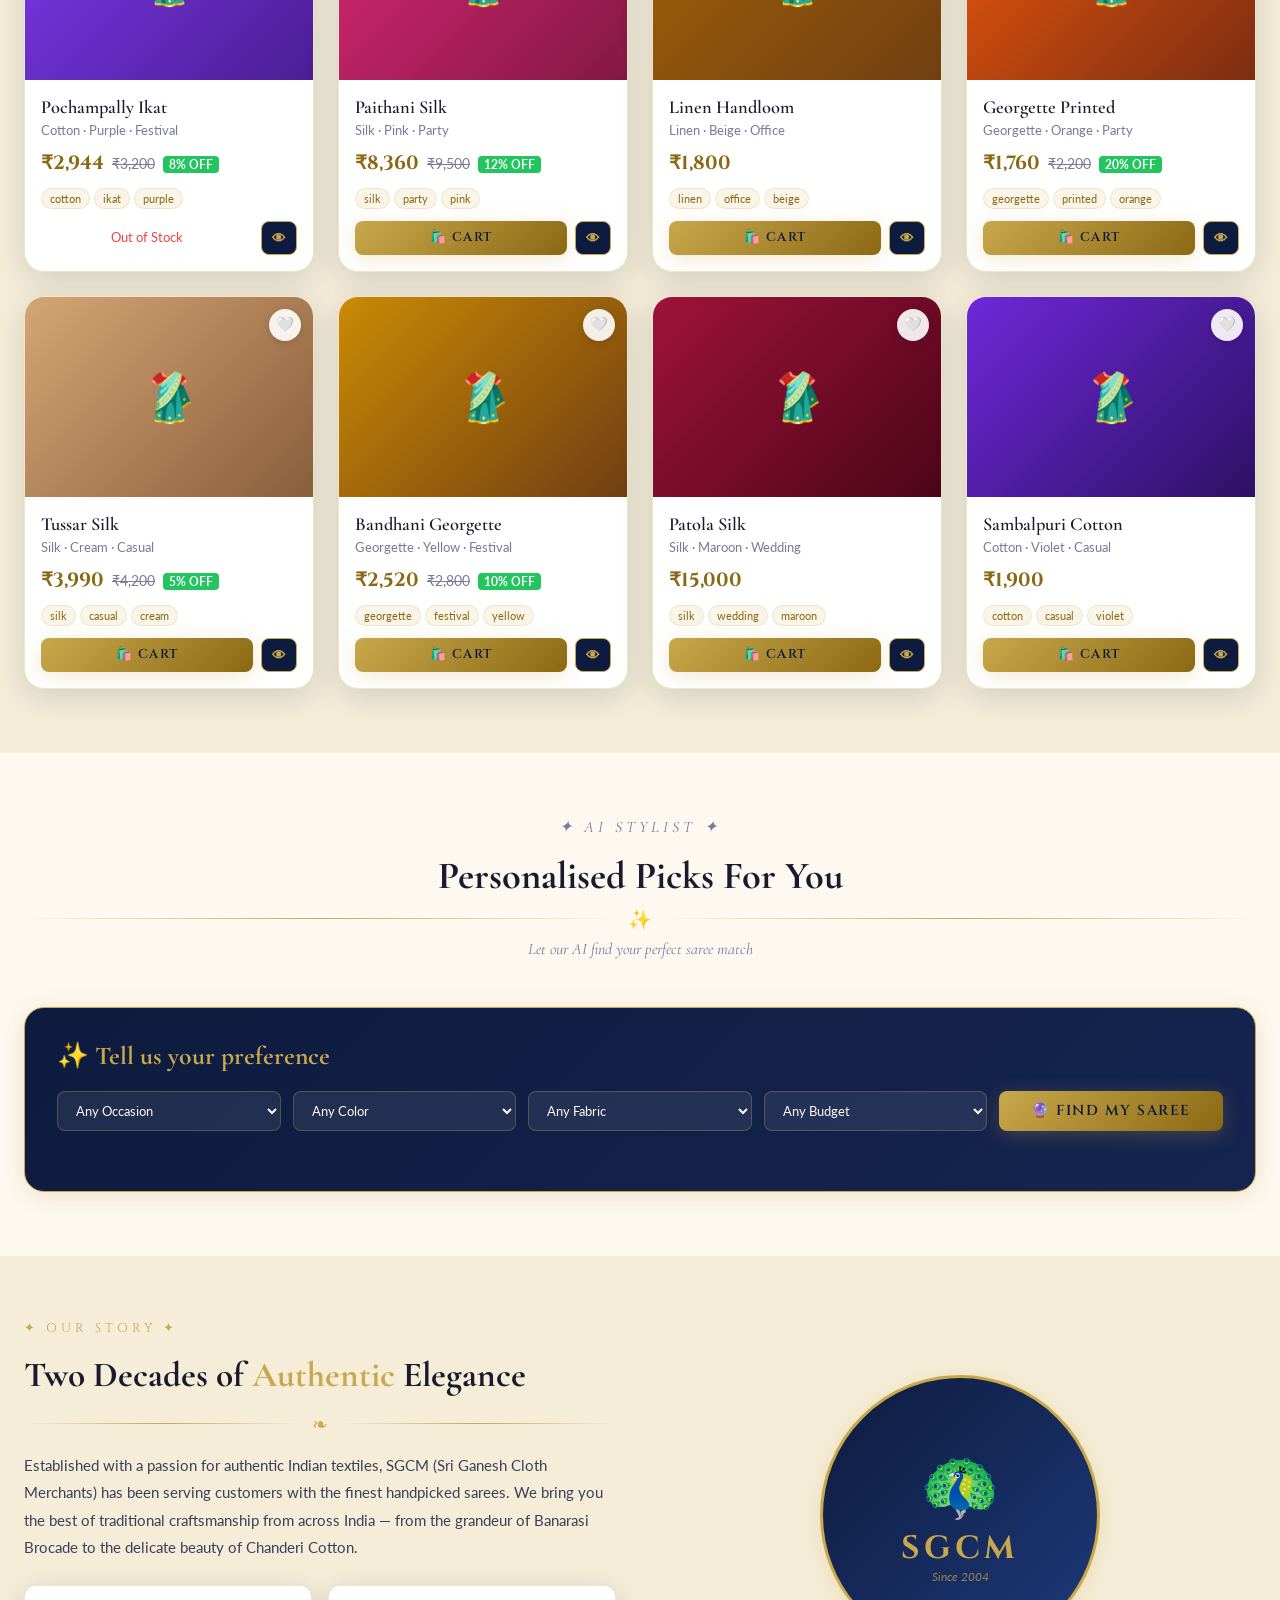
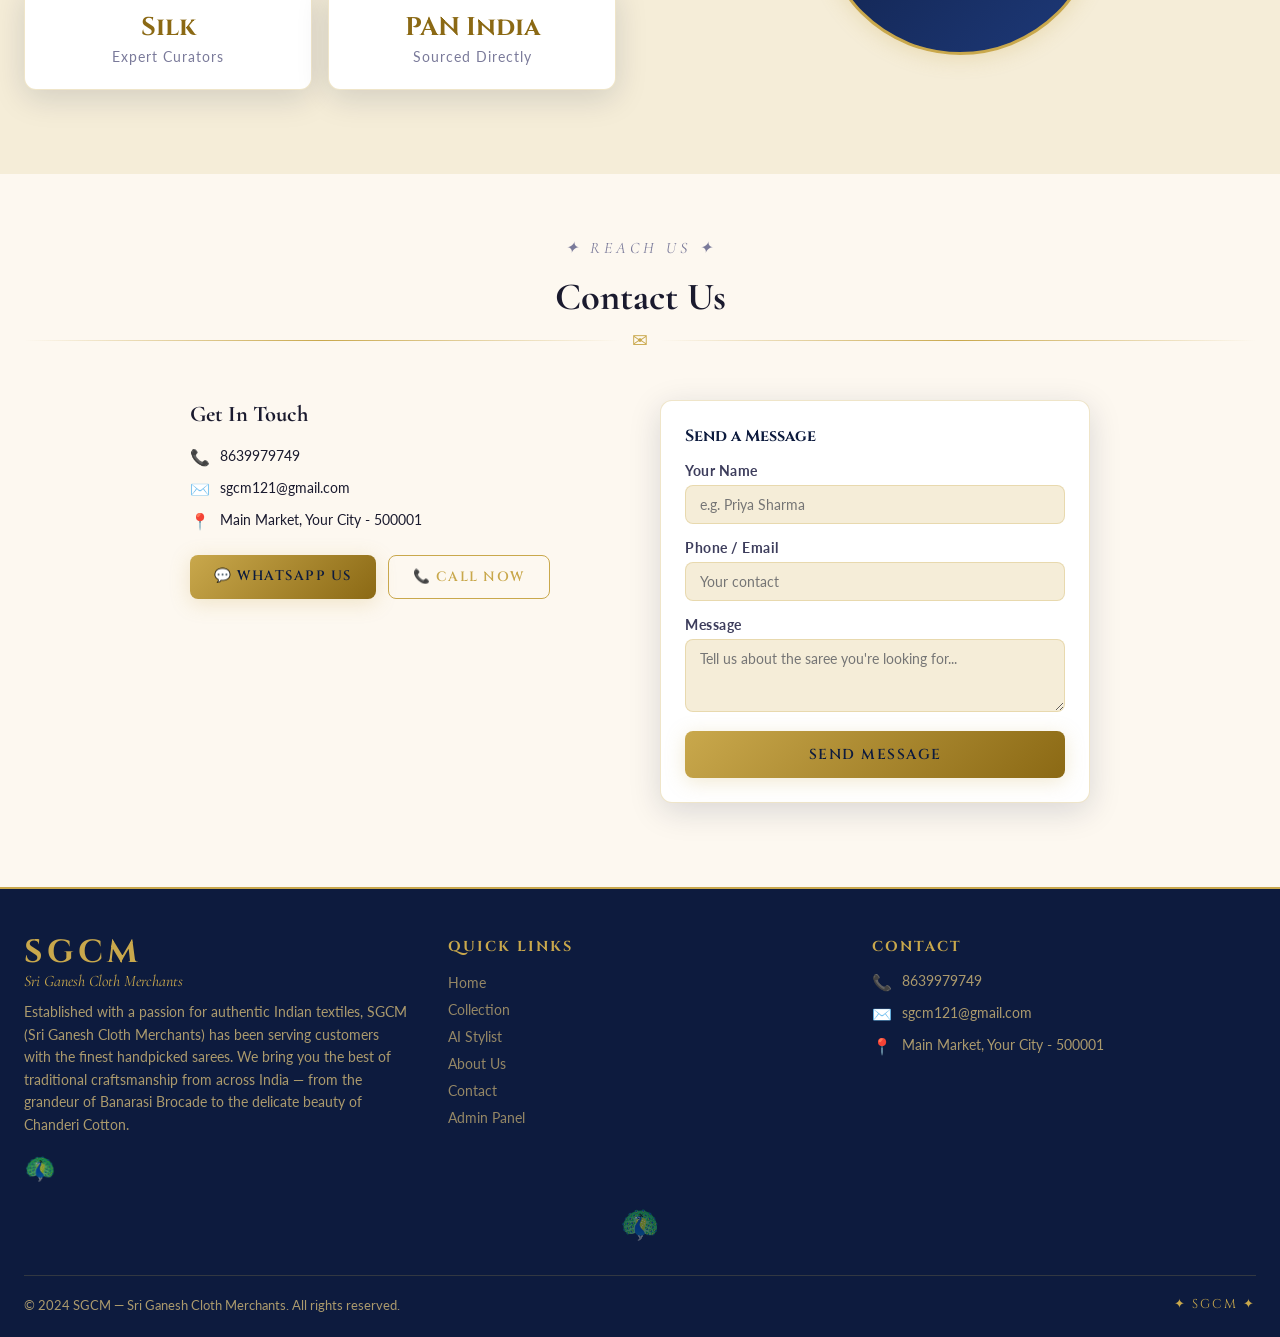
==== commit 7f622779: "Update contact info and project files" ====
--- a/index.html
+++ b/index.html
@@ -196,12 +196,12 @@
     <div style="display:grid;grid-template-columns:1fr 1fr;gap:40px;max-width:900px;margin:0 auto">
       <div>
         <h3 style="font-family:'Cormorant Garamond',serif;font-size:1.4rem;color:var(--text-dark);margin-bottom:20px">Get In Touch</h3>
-        <div class="footer-contact-item"><span>📞</span><span id="contact-phone">9443343224</span></div>
-        <div class="footer-contact-item"><span>✉️</span><span id="contact-email">sgcm@121</span></div>
+        <div class="footer-contact-item"><span>📞</span><span id="contact-phone">8639979749</span></div>
+        <div class="footer-contact-item"><span>✉️</span><span id="contact-email">sgcm121@gmail.com</span></div>
         <div class="footer-contact-item"><span>📍</span><span id="contact-address">Main Market, Your City - 500001</span></div>
         <div style="margin-top:24px;display:flex;gap:12px;flex-wrap:wrap">
-          <a id="whatsapp-link" href="https://wa.me/919443343224" target="_blank" class="btn-gold" style="text-decoration:none;padding:12px 24px;font-size:0.85rem">💬 WhatsApp Us</a>
-          <a id="call-link" href="tel:9443343224" class="btn-outline" style="text-decoration:none;padding:12px 24px;font-size:0.85rem">📞 Call Now</a>
+          <a id="whatsapp-link" href="https://wa.me/918639979749" target="_blank" class="btn-gold" style="text-decoration:none;padding:12px 24px;font-size:0.85rem">💬 WhatsApp Us</a>
+          <a id="call-link" href="tel:8639979749" class="btn-outline" style="text-decoration:none;padding:12px 24px;font-size:0.85rem">📞 Call Now</a>
         </div>
       </div>
       <div class="admin-card">
@@ -237,8 +237,8 @@
     </div>
     <div class="footer-col">
       <h4>CONTACT</h4>
-      <div class="footer-contact-item"><span>📞</span><span id="footer-phone">9443343224</span></div>
-      <div class="footer-contact-item"><span>✉️</span><span id="footer-email">sgcm@121</span></div>
+      <div class="footer-contact-item"><span>📞</span><span id="footer-phone">8639979749</span></div>
+      <div class="footer-contact-item"><span>✉️</span><span id="footer-email">sgcm121@gmail.com</span></div>
       <div class="footer-contact-item"><span>📍</span><span id="footer-addr">Main Market, Your City</span></div>
     </div>
   </div>
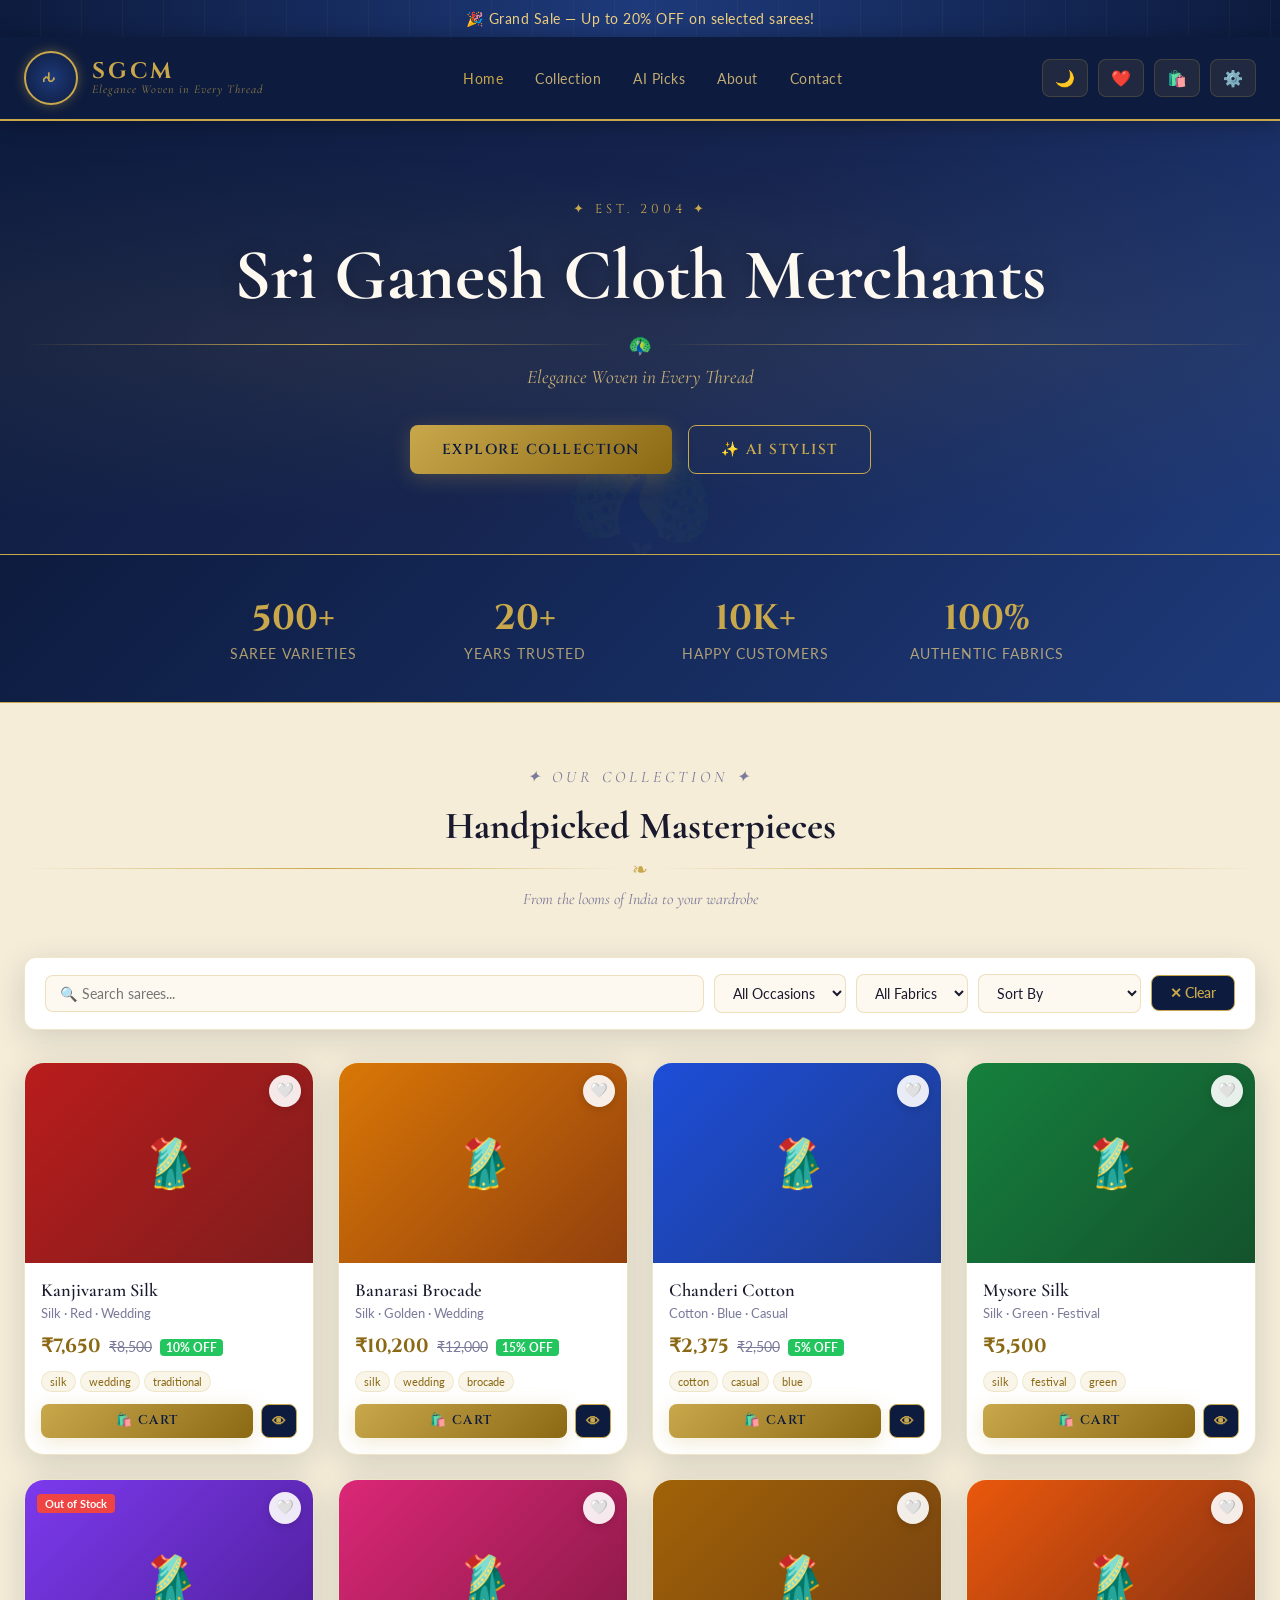
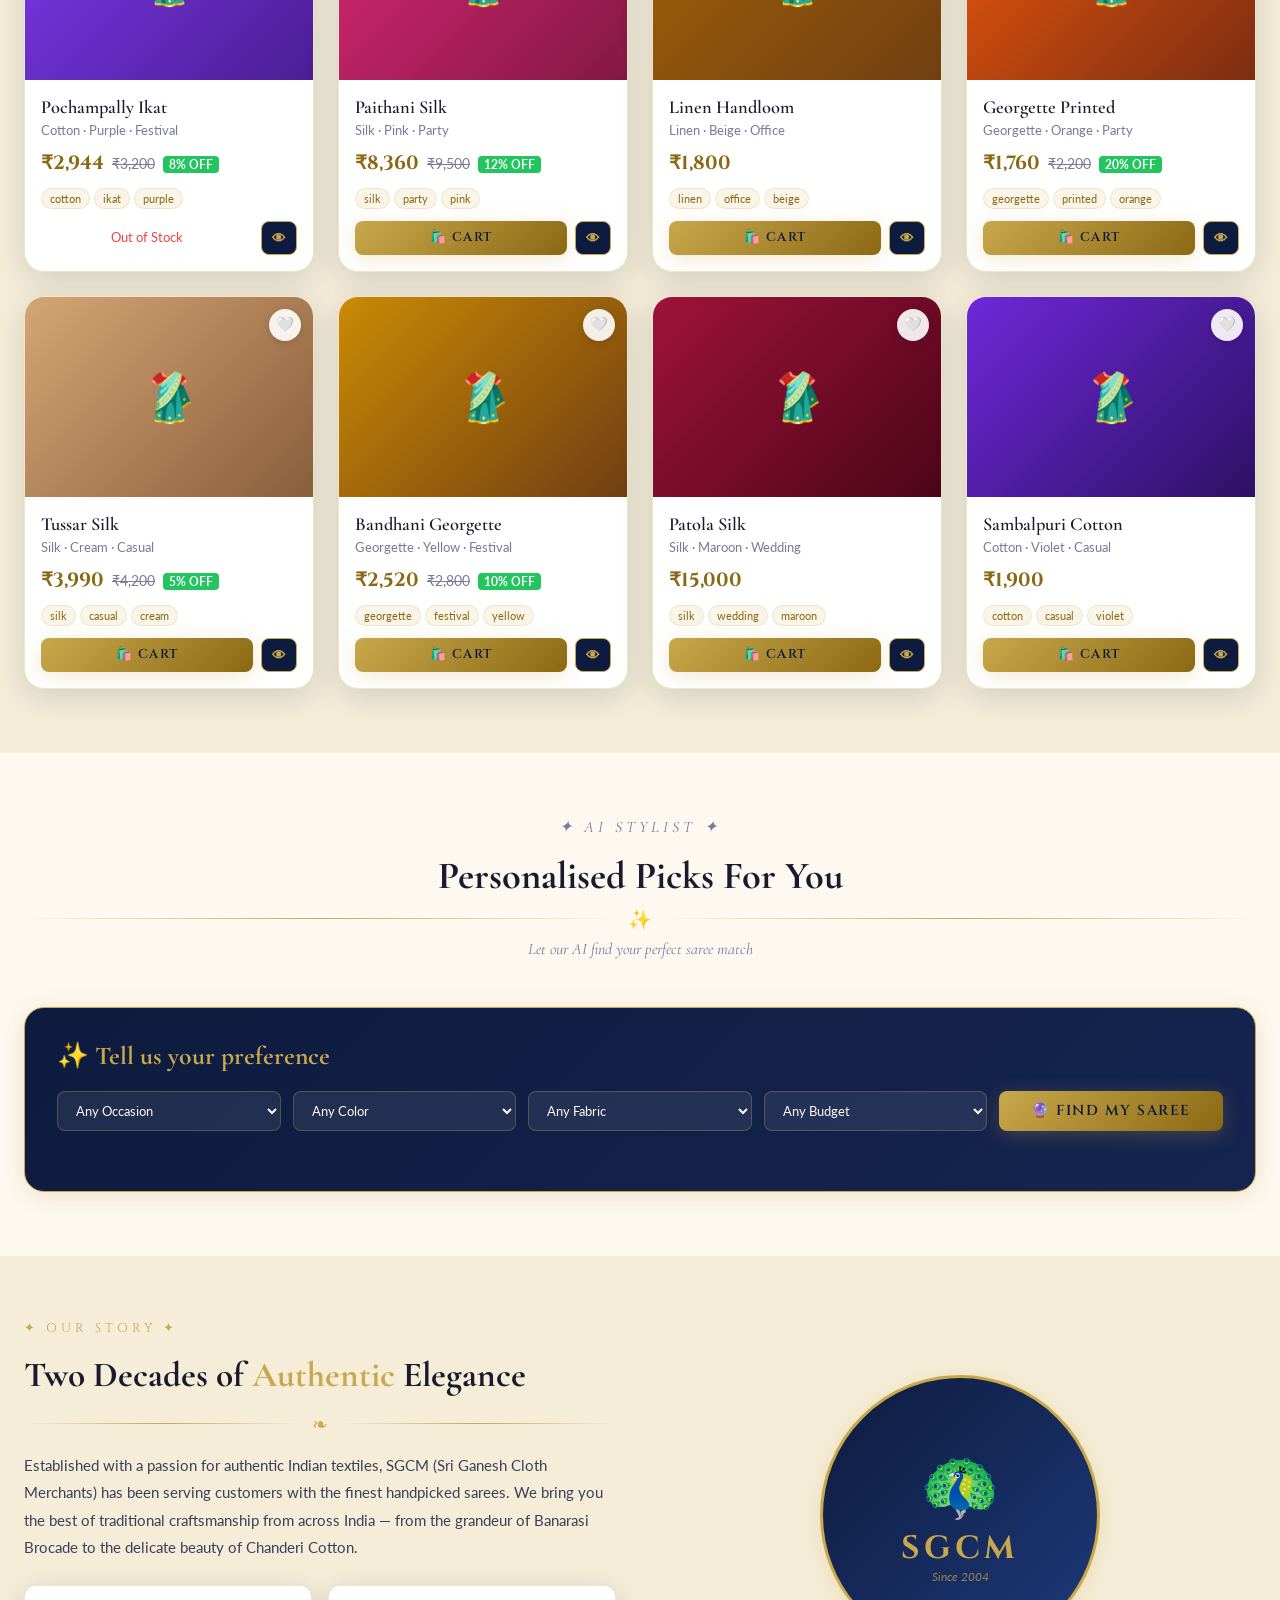
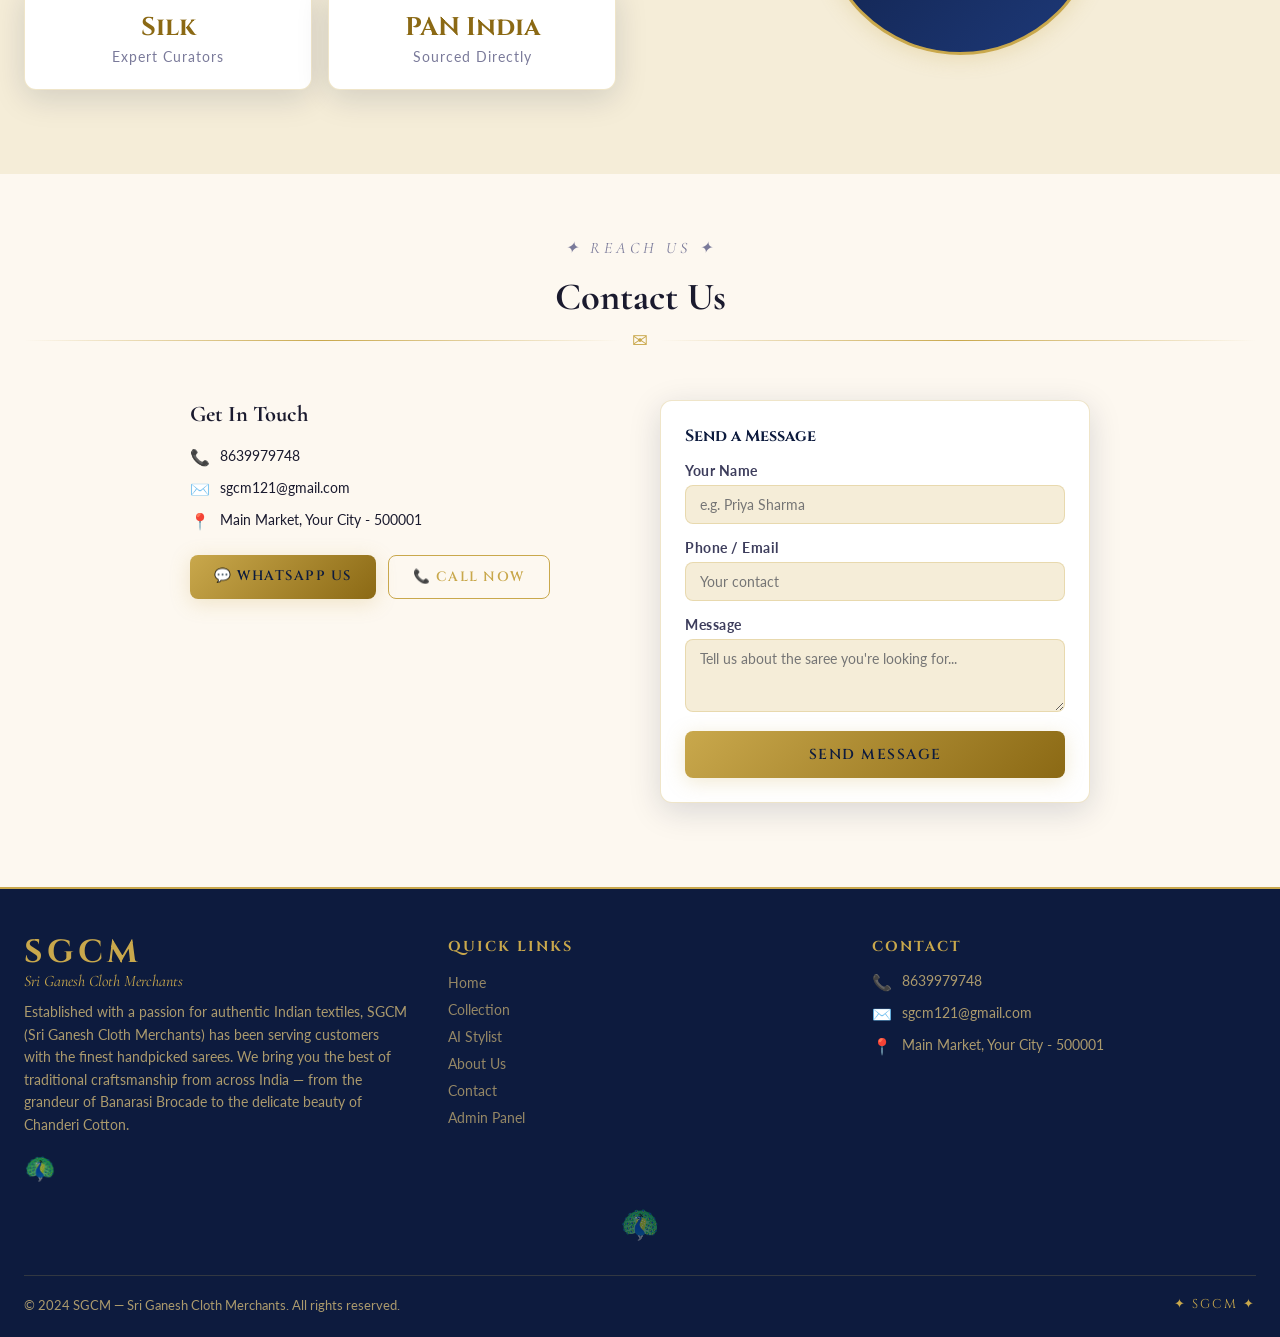
==== commit 0c5d3ebf: "Update phone number to 8639979748" ====
--- a/index.html
+++ b/index.html
@@ -196,12 +196,12 @@
     <div style="display:grid;grid-template-columns:1fr 1fr;gap:40px;max-width:900px;margin:0 auto">
       <div>
         <h3 style="font-family:'Cormorant Garamond',serif;font-size:1.4rem;color:var(--text-dark);margin-bottom:20px">Get In Touch</h3>
-        <div class="footer-contact-item"><span>📞</span><span id="contact-phone">8639979749</span></div>
+        <div class="footer-contact-item"><span>📞</span><span id="contact-phone">8639979748</span></div>
         <div class="footer-contact-item"><span>✉️</span><span id="contact-email">sgcm121@gmail.com</span></div>
         <div class="footer-contact-item"><span>📍</span><span id="contact-address">Main Market, Your City - 500001</span></div>
         <div style="margin-top:24px;display:flex;gap:12px;flex-wrap:wrap">
-          <a id="whatsapp-link" href="https://wa.me/918639979749" target="_blank" class="btn-gold" style="text-decoration:none;padding:12px 24px;font-size:0.85rem">💬 WhatsApp Us</a>
-          <a id="call-link" href="tel:8639979749" class="btn-outline" style="text-decoration:none;padding:12px 24px;font-size:0.85rem">📞 Call Now</a>
+          <a id="whatsapp-link" href="https://wa.me/918639979748" target="_blank" class="btn-gold" style="text-decoration:none;padding:12px 24px;font-size:0.85rem">💬 WhatsApp Us</a>
+          <a id="call-link" href="tel:8639979748" class="btn-outline" style="text-decoration:none;padding:12px 24px;font-size:0.85rem">📞 Call Now</a>
         </div>
       </div>
       <div class="admin-card">
@@ -237,7 +237,7 @@
     </div>
     <div class="footer-col">
       <h4>CONTACT</h4>
-      <div class="footer-contact-item"><span>📞</span><span id="footer-phone">8639979749</span></div>
+      <div class="footer-contact-item"><span>📞</span><span id="footer-phone">8639979748</span></div>
       <div class="footer-contact-item"><span>✉️</span><span id="footer-email">sgcm121@gmail.com</span></div>
       <div class="footer-contact-item"><span>📍</span><span id="footer-addr">Main Market, Your City</span></div>
     </div>
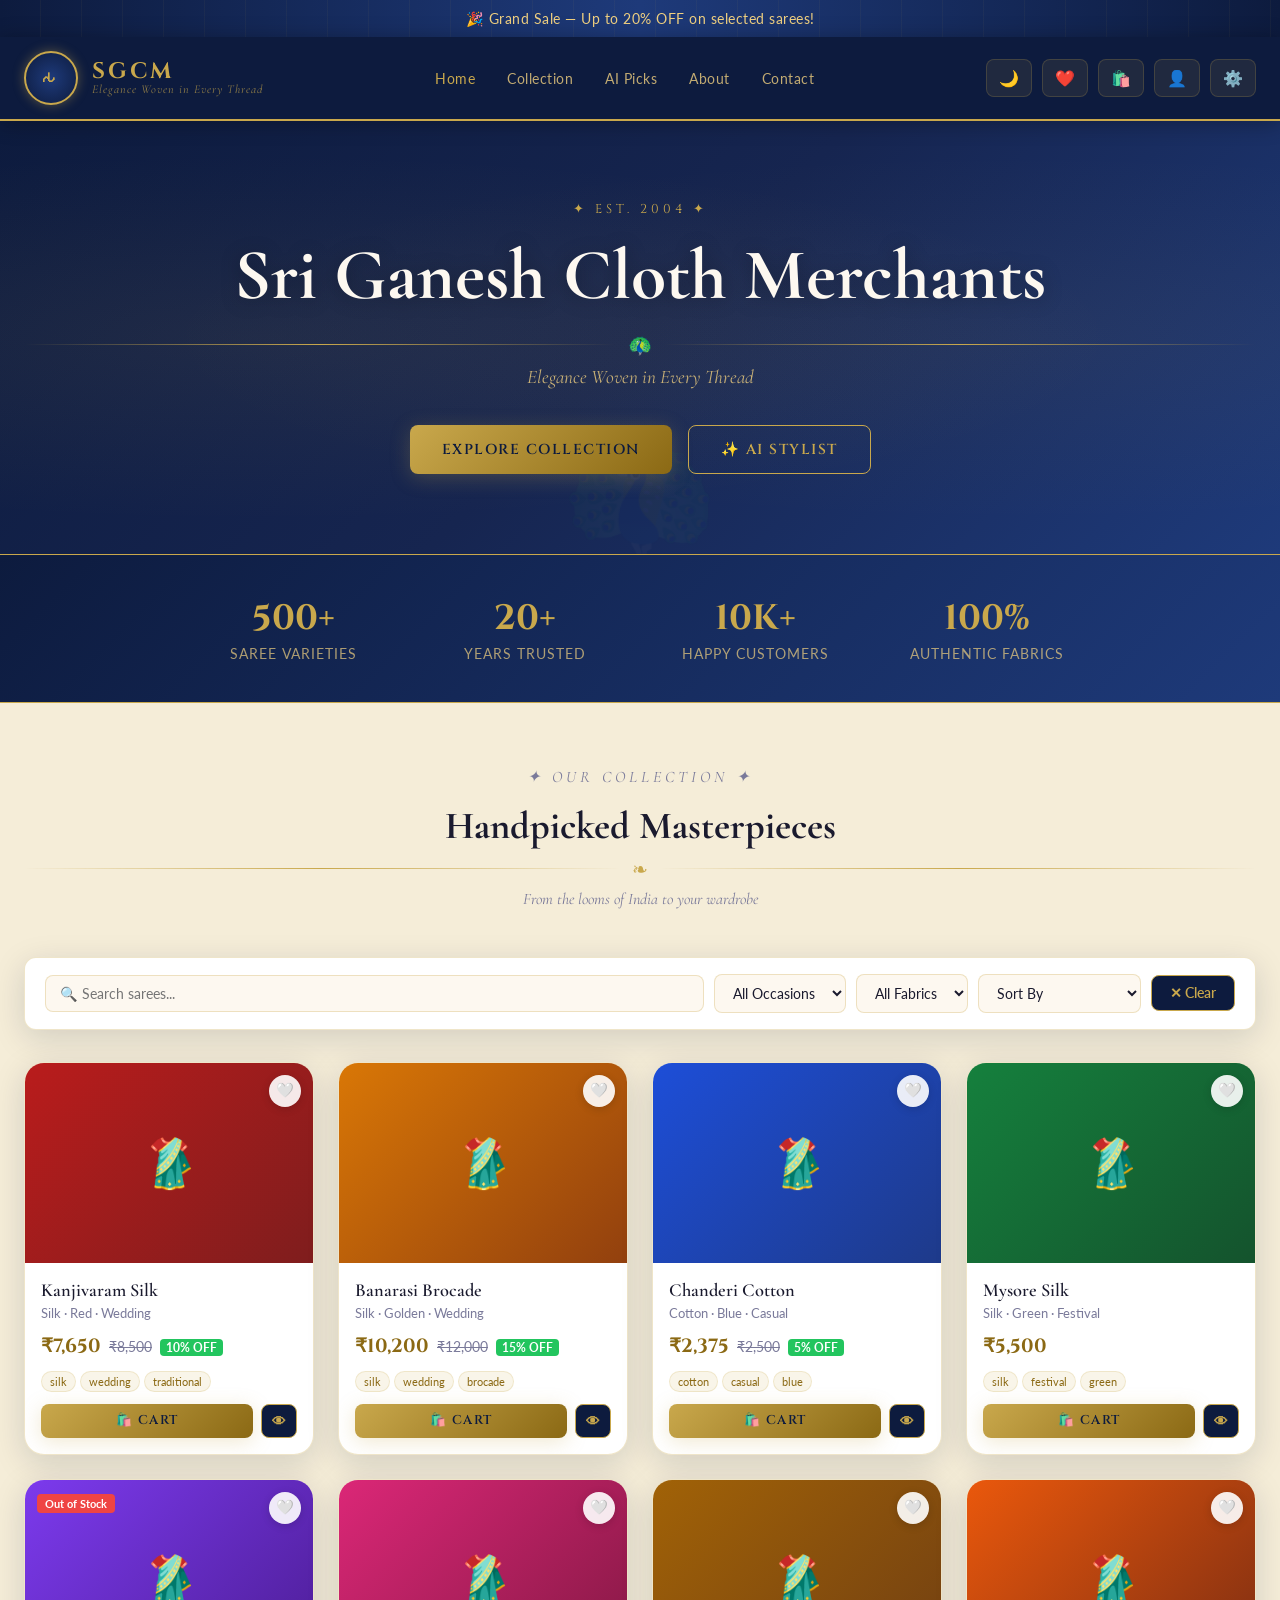
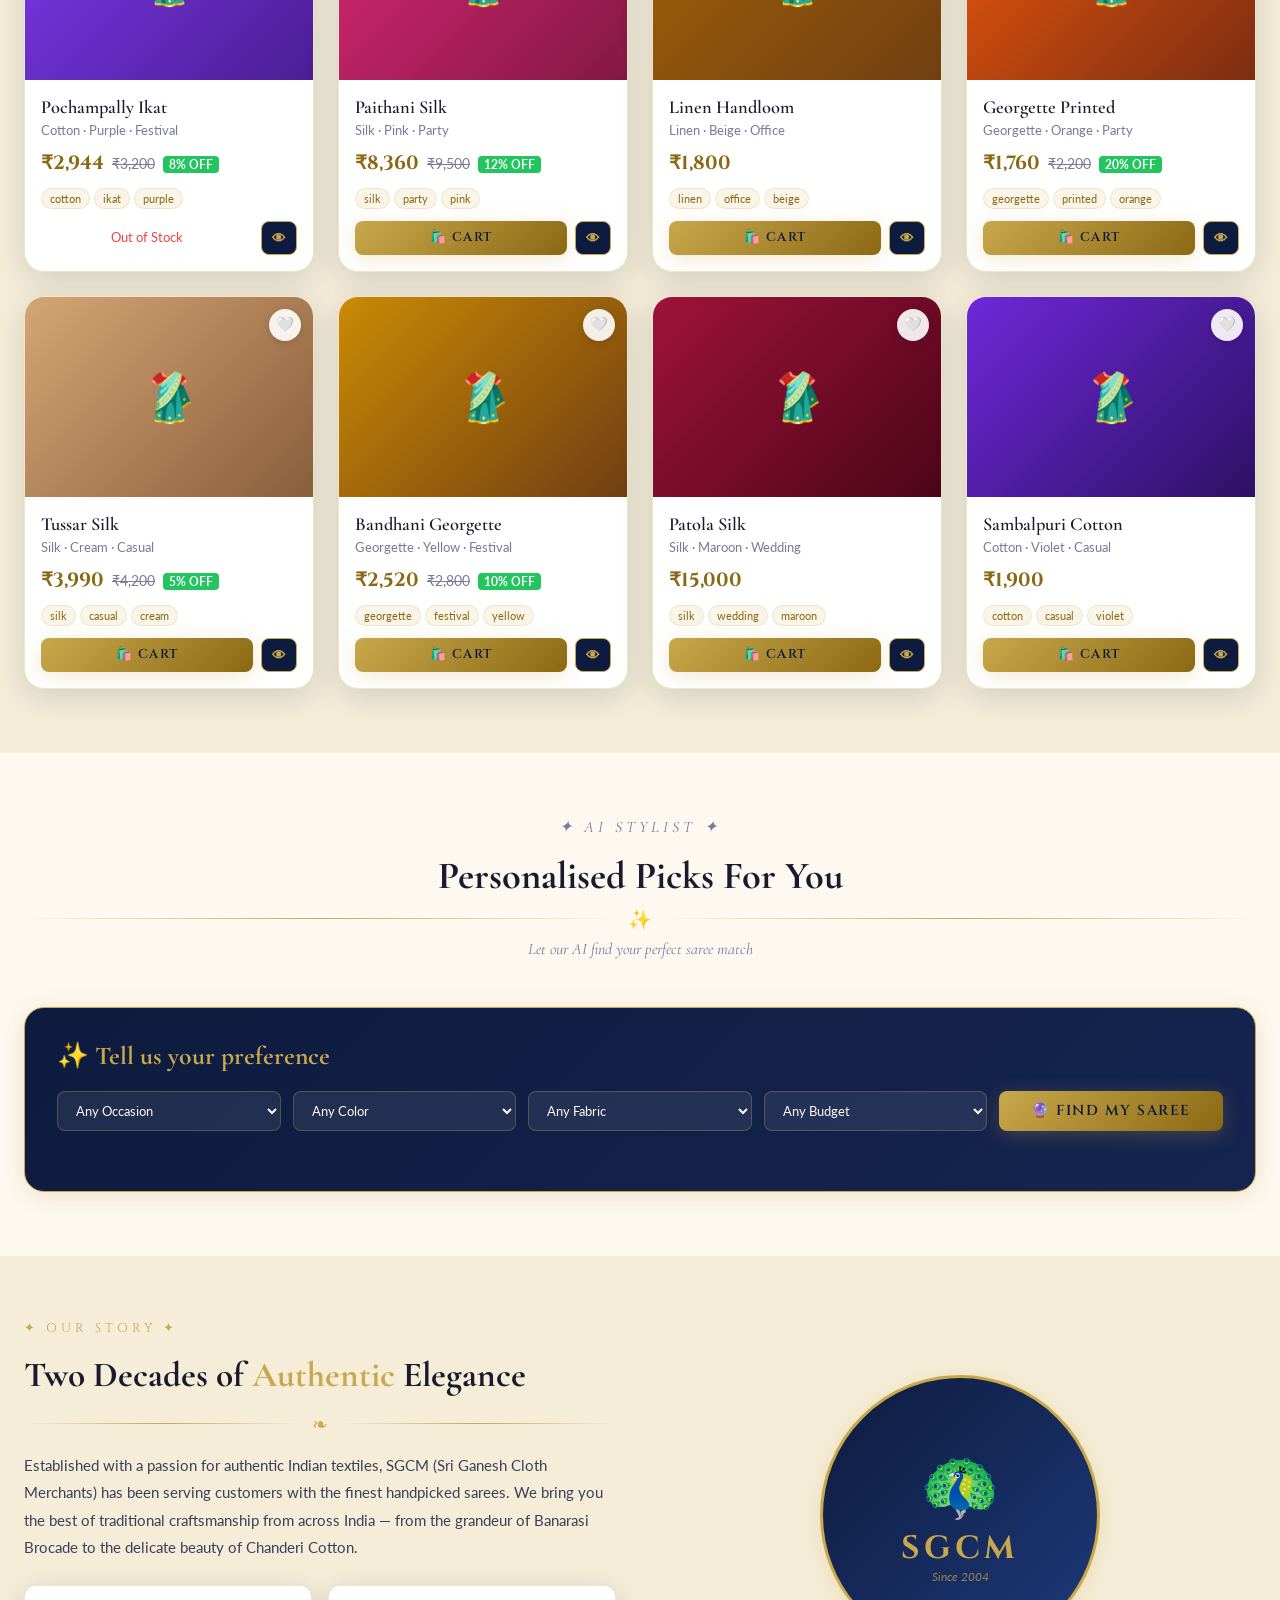
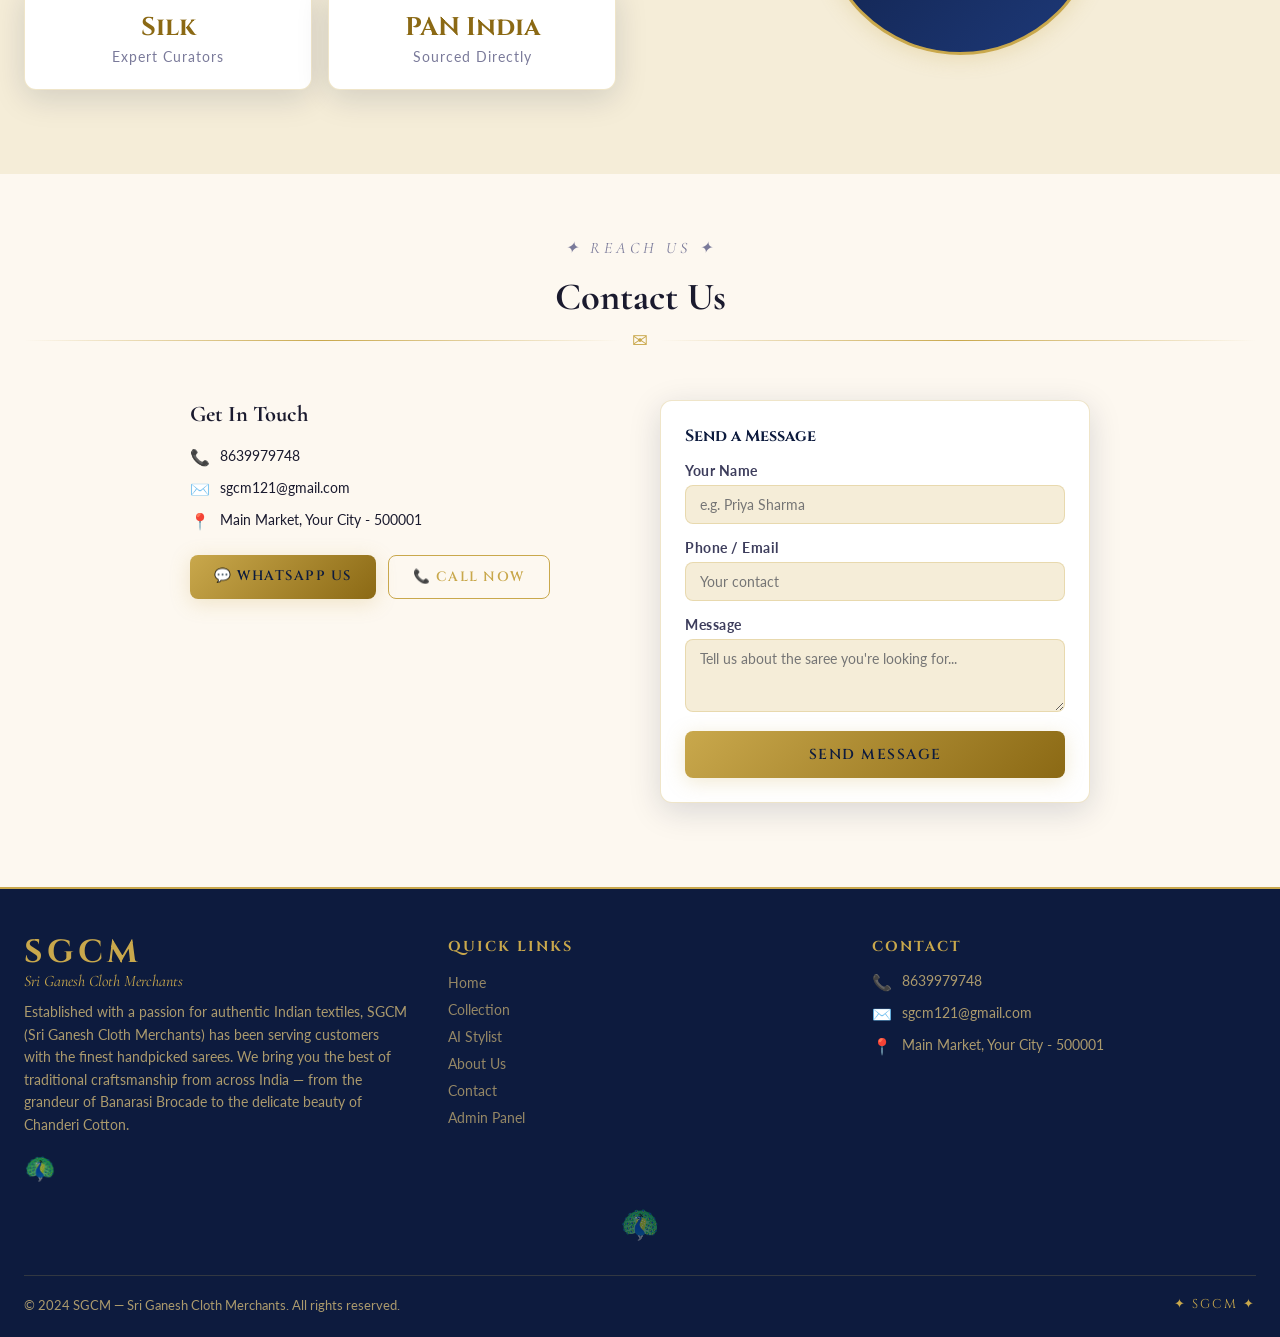
==== commit ba6543a3: "Add customer login, signup, and order history features with premium mock SMS" ====
--- a/index.html
+++ b/index.html
@@ -37,6 +37,7 @@
       <button class="icon-btn" id="theme-toggle" title="Toggle Theme">🌙</button>
       <button class="icon-btn" id="fav-btn" title="Favourites">❤️ <span class="badge hidden" id="fav-badge">0</span></button>
       <button class="icon-btn" id="cart-btn" title="Cart">🛍️ <span class="badge hidden" id="cart-badge">0</span></button>
+      <button class="icon-btn" id="user-btn" title="Account">👤</button>
       <a href="admin.html" class="icon-btn" id="admin-link" style="text-decoration:none">⚙️</a>
     </div>
   </div>
@@ -280,6 +281,62 @@
   </div>
 </div>
 
+<!-- AUTH MODAL -->
+<div class="modal-overlay" id="auth-modal">
+  <div class="modal" style="max-width:400px">
+    <button class="modal-close" onclick="closeModal('auth-modal')">✕</button>
+    <div class="admin-tabs" style="margin-bottom:20px">
+      <button class="admin-tab active" id="tab-btn-login" onclick="switchAuthTab('login')">Login</button>
+      <button class="admin-tab" id="tab-btn-signup" onclick="switchAuthTab('signup')">Sign Up</button>
+    </div>
+    
+    <div id="auth-login-form">
+      <h3 style="text-align:center">Welcome Back</h3>
+      <div class="form-group"><label>Phone Number</label><input type="text" id="login-phone" placeholder="9876543210"/></div>
+      <div class="form-group"><label>Password</label><input type="password" id="login-pw" placeholder="••••••••"/></div>
+      <button class="btn-gold" style="width:100%" onclick="handleLogin()">Sign In</button>
+    </div>
+
+    <div id="auth-signup-form" class="hidden">
+      <h3 style="text-align:center">Create Account</h3>
+      <div class="form-group"><label>Full Name</label><input type="text" id="signup-name" placeholder="Priya Sharma"/></div>
+      <div class="form-group"><label>Phone Number</label><input type="text" id="signup-phone" placeholder="9876543210"/></div>
+      <div class="form-group"><label>Set Password</label><input type="password" id="signup-pw" placeholder="••••••••"/></div>
+      <button class="btn-gold" style="width:100%" onclick="handleSignUp()">Create Account</button>
+      <p style="font-size:0.75rem;color:var(--text-light);text-align:center;margin-top:12px">A confirmation message will be sent to your phone.</p>
+    </div>
+  </div>
+</div>
+
+<!-- PROFILE / ORDERS MODAL -->
+<div class="modal-overlay" id="profile-modal">
+  <div class="modal" style="max-width:600px">
+    <button class="modal-close" onclick="closeModal('profile-modal')">✕</button>
+    <div style="display:flex;justify-content:space-between;align-items:center;margin-bottom:24px;border-bottom:1px solid var(--border);padding-bottom:12px">
+      <h3 style="margin:0">👤 My Account</h3>
+      <button class="btn-sm" style="background:#ef4444;color:white;border:none" onclick="handleLogout()">Logout</button>
+    </div>
+    <div id="user-info" style="margin-bottom:24px">
+      <div style="font-size:1.1rem;font-weight:700;color:var(--navy)" id="user-display-name"></div>
+      <div style="font-size:0.9rem;color:var(--text-light)" id="user-display-phone"></div>
+    </div>
+    <h4 style="font-family:'Cinzel',serif;color:var(--gold-dark);margin-bottom:16px">✦ ORDER HISTORY ✦</h4>
+    <div id="order-history" style="max-height:300px;overflow-y:auto"></div>
+  </div>
+</div>
+
+<!-- SMS NOTIFICATION MOCK -->
+<div id="sms-mock" class="sms-notification hidden">
+  <div class="sms-header">
+    <div style="display:flex;align-items:center;gap:8px">
+      <div style="width:24px;height:24px;background:var(--gold);border-radius:4px;display:flex;align-items:center;justify-content:center;color:var(--navy);font-weight:700">𑀲</div>
+      <span>SGCM Message</span>
+    </div>
+    <span style="font-size:0.7rem;opacity:0.7">now</span>
+  </div>
+  <div class="sms-body" id="sms-msg"></div>
+</div>
+
 <!-- TOAST CONTAINER -->
 <div id="toast-container"></div>
 
--- a/styles.css
+++ b/styles.css
@@ -468,6 +468,36 @@
 .items-center { align-items: center; }
 .justify-between { justify-content: space-between; }
 
+/* ─── SMS NOTIFICATION MOCK ─── */
+.sms-notification {
+  position: fixed; top: 20px; left: 50%; transform: translateX(-50%);
+  width: 90%; max-width: 360px;
+  background: rgba(255, 255, 255, 0.9);
+  backdrop-filter: blur(10px);
+  border-radius: 18px; padding: 16px;
+  box-shadow: 0 10px 40px rgba(0,0,0,0.2);
+  z-index: 1000; color: #1a1a1a;
+  border: 1px solid rgba(255,255,255,0.4);
+}
+.sms-header { display: flex; justify-content: space-between; align-items: center; margin-bottom: 8px; font-weight: 700; font-size: 0.8rem; }
+.sms-body { font-size: 0.9rem; line-height: 1.4; color: #333; }
+
+@keyframes smsIn {
+  from { opacity: 0; transform: translate(-50%, -100%) scale(0.9); }
+  to { opacity: 1; transform: translate(-50%, 0) scale(1); }
+}
+@keyframes smsOut {
+  from { opacity: 1; transform: translate(-50%, 0) scale(1); }
+  to { opacity: 0; transform: translate(-50%, -40px) scale(0.9); }
+}
+
+[data-theme="dark"] .sms-notification {
+  background: rgba(13, 27, 62, 0.9);
+  color: var(--cream);
+  border-color: var(--border);
+}
+[data-theme="dark"] .sms-body { color: rgba(240, 208, 128, 0.8); }
+
 /* ─── RESPONSIVE ─── */
 @media (max-width: 768px) {
   .nav-inner { padding: 10px 16px; }
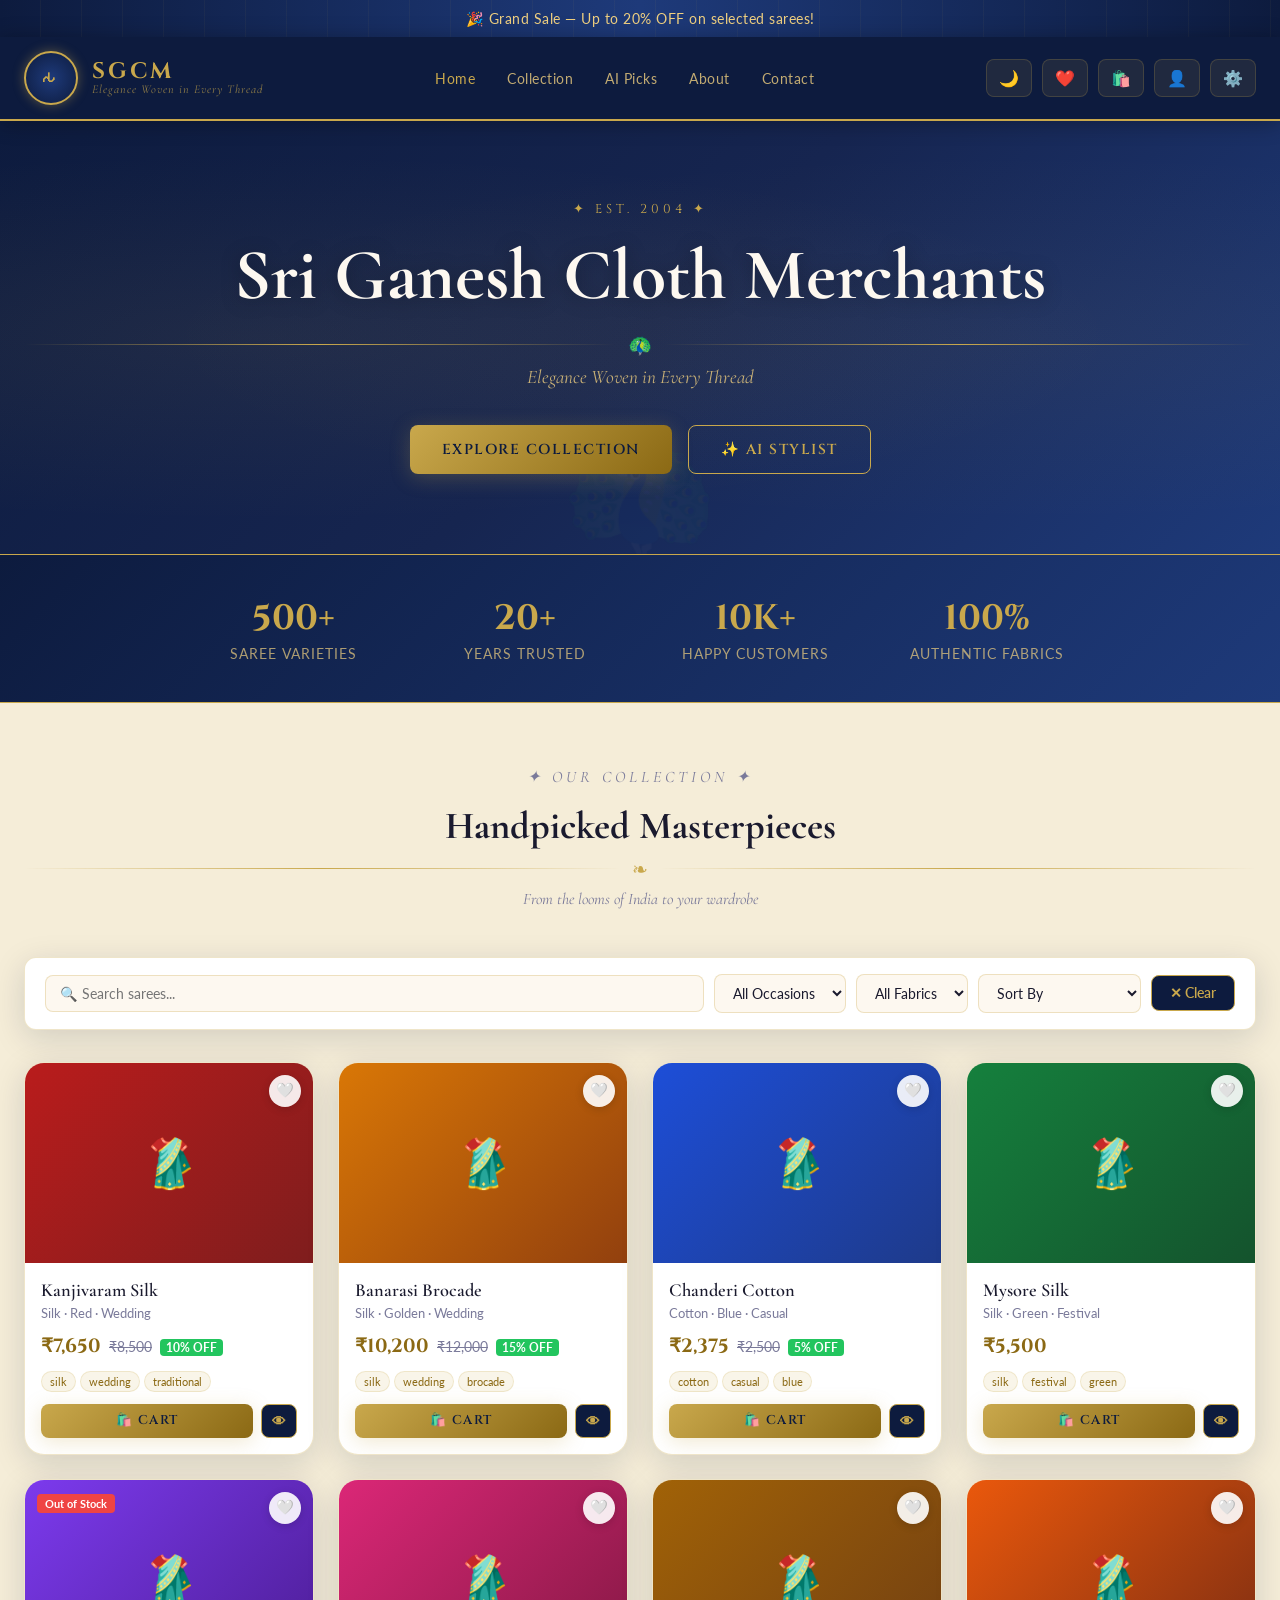
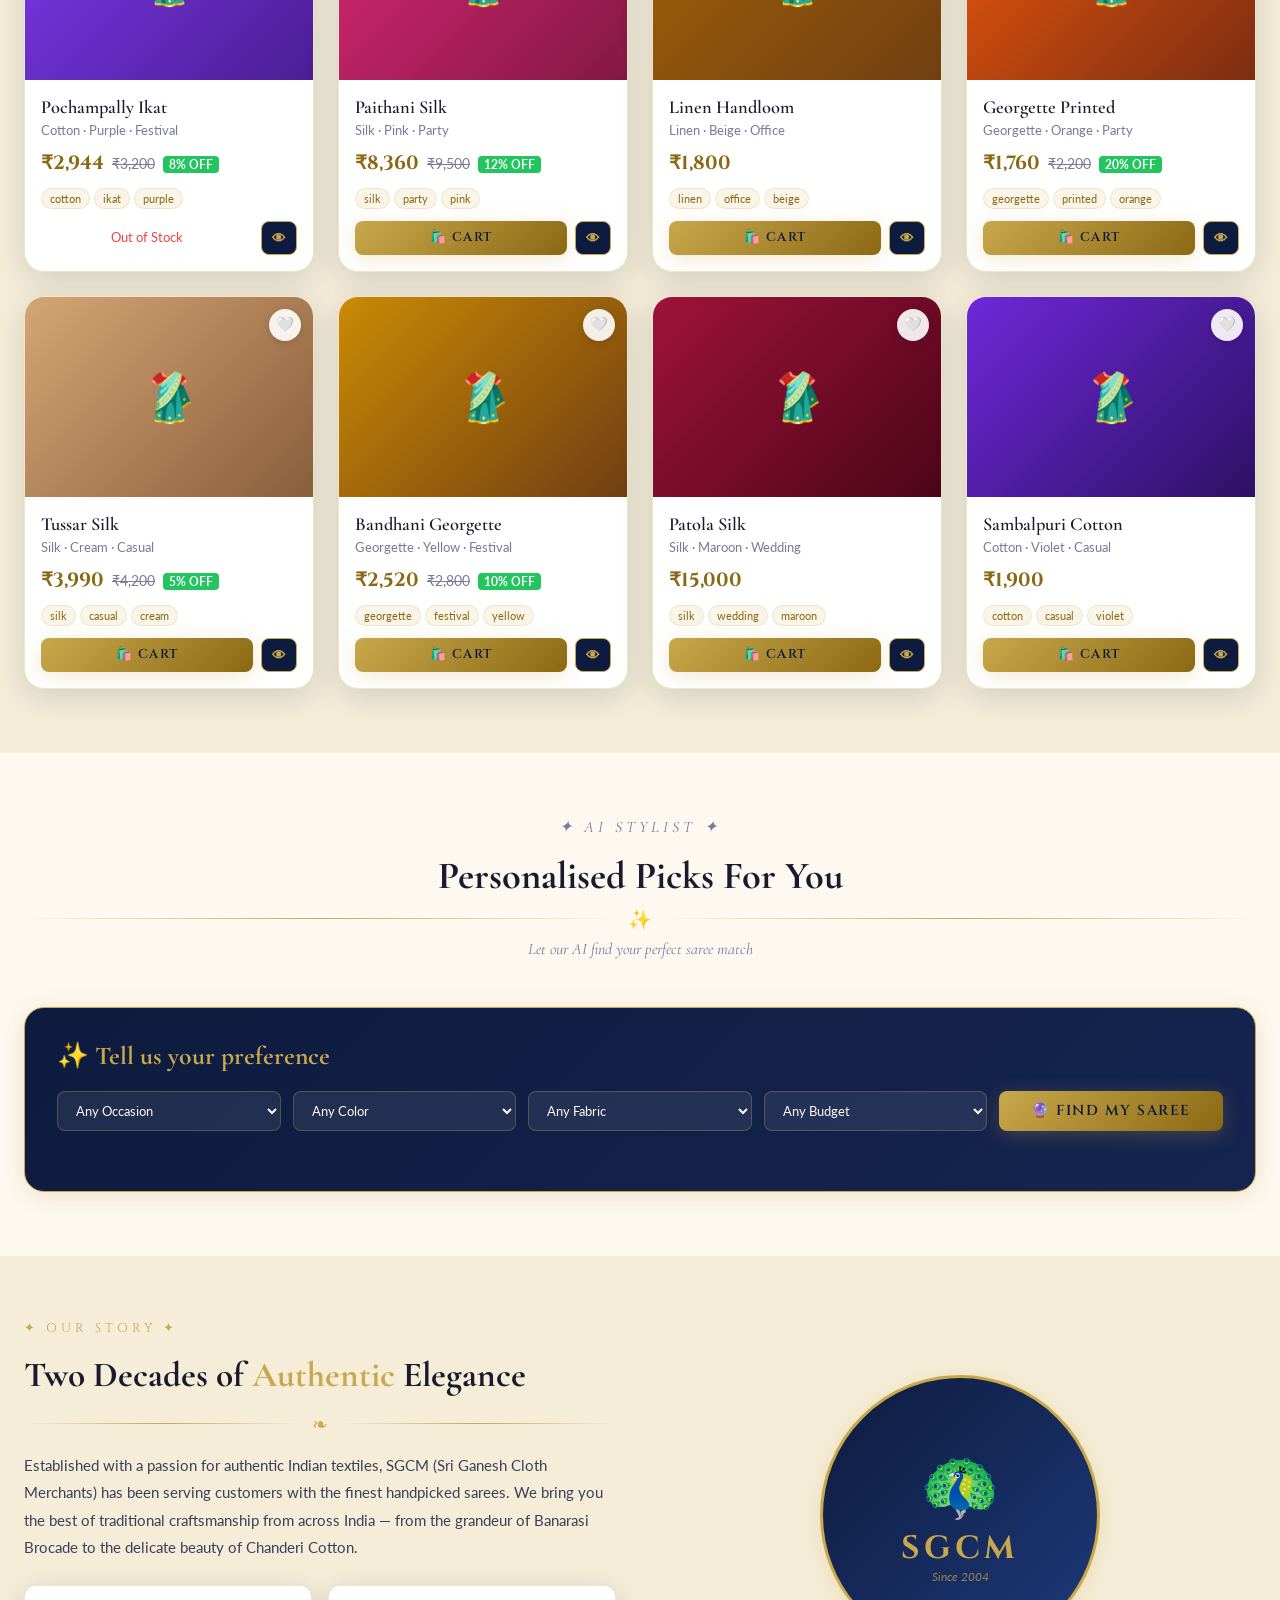
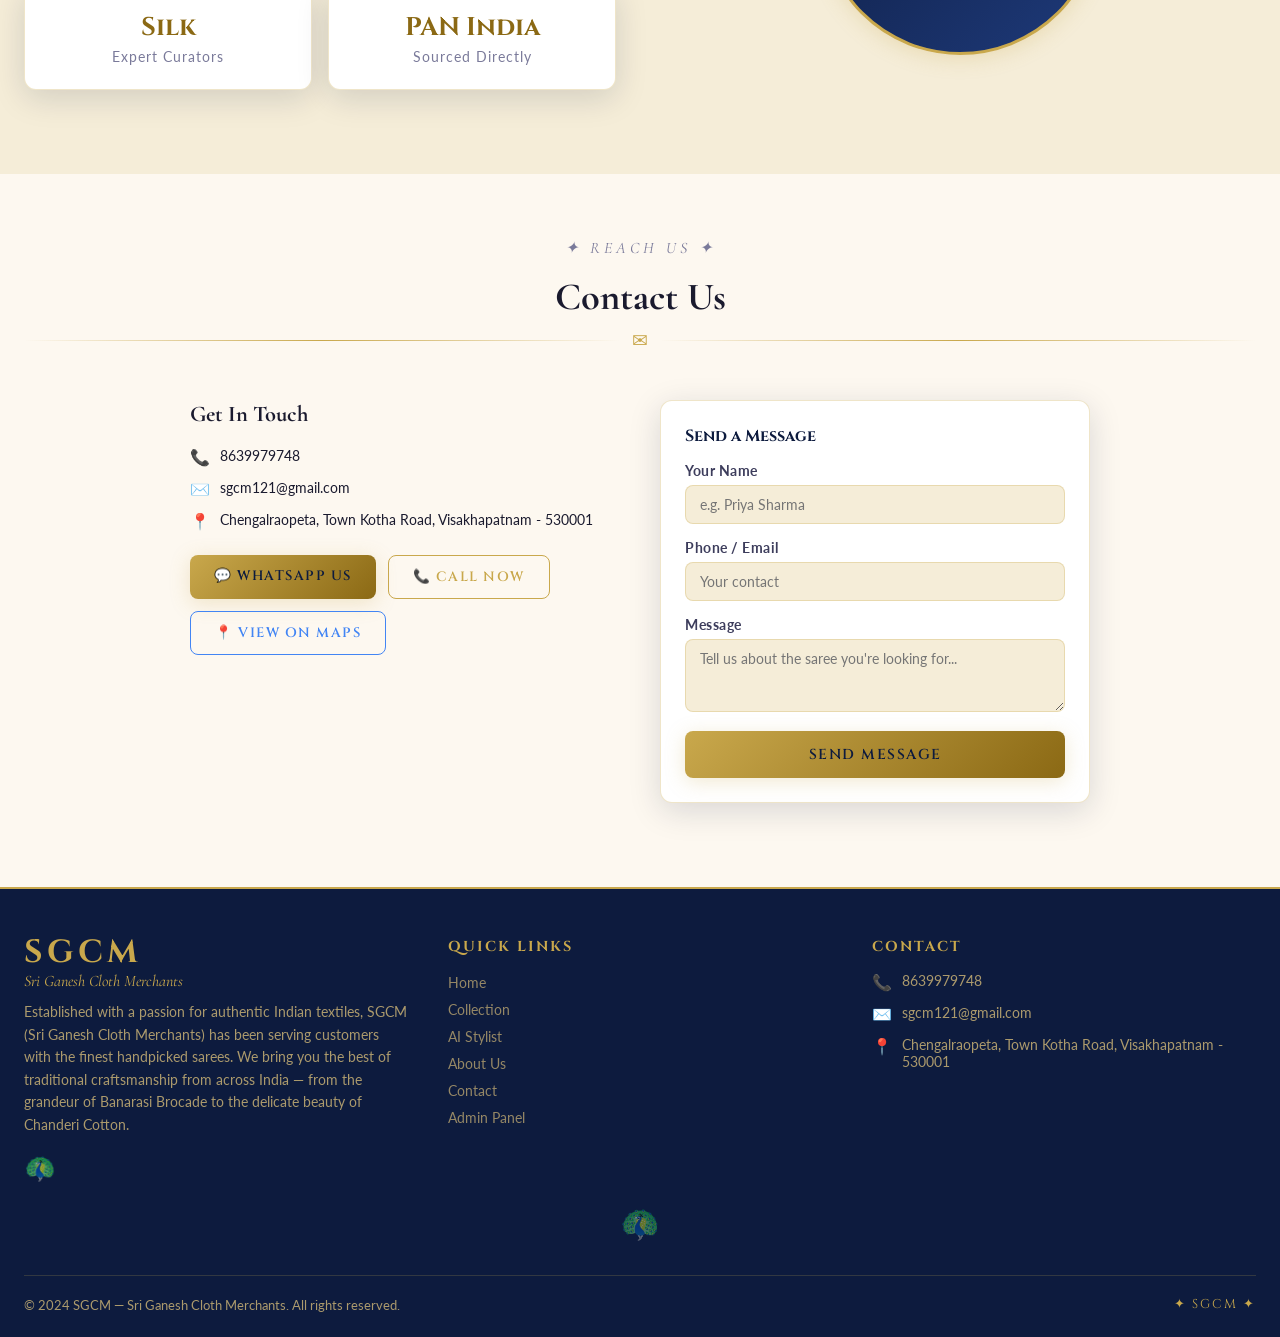
==== commit f342b497: "Update shop address, add Google Maps link, and add customer tracking to admin dashboard" ====
--- a/index.html
+++ b/index.html
@@ -203,6 +203,7 @@
         <div style="margin-top:24px;display:flex;gap:12px;flex-wrap:wrap">
           <a id="whatsapp-link" href="https://wa.me/918639979748" target="_blank" class="btn-gold" style="text-decoration:none;padding:12px 24px;font-size:0.85rem">💬 WhatsApp Us</a>
           <a id="call-link" href="tel:8639979748" class="btn-outline" style="text-decoration:none;padding:12px 24px;font-size:0.85rem">📞 Call Now</a>
+          <a id="maps-link" href="#" target="_blank" class="btn-outline" style="text-decoration:none;padding:12px 24px;font-size:0.85rem;border-color:#4285F4;color:#4285F4">📍 View on Maps</a>
         </div>
       </div>
       <div class="admin-card">
